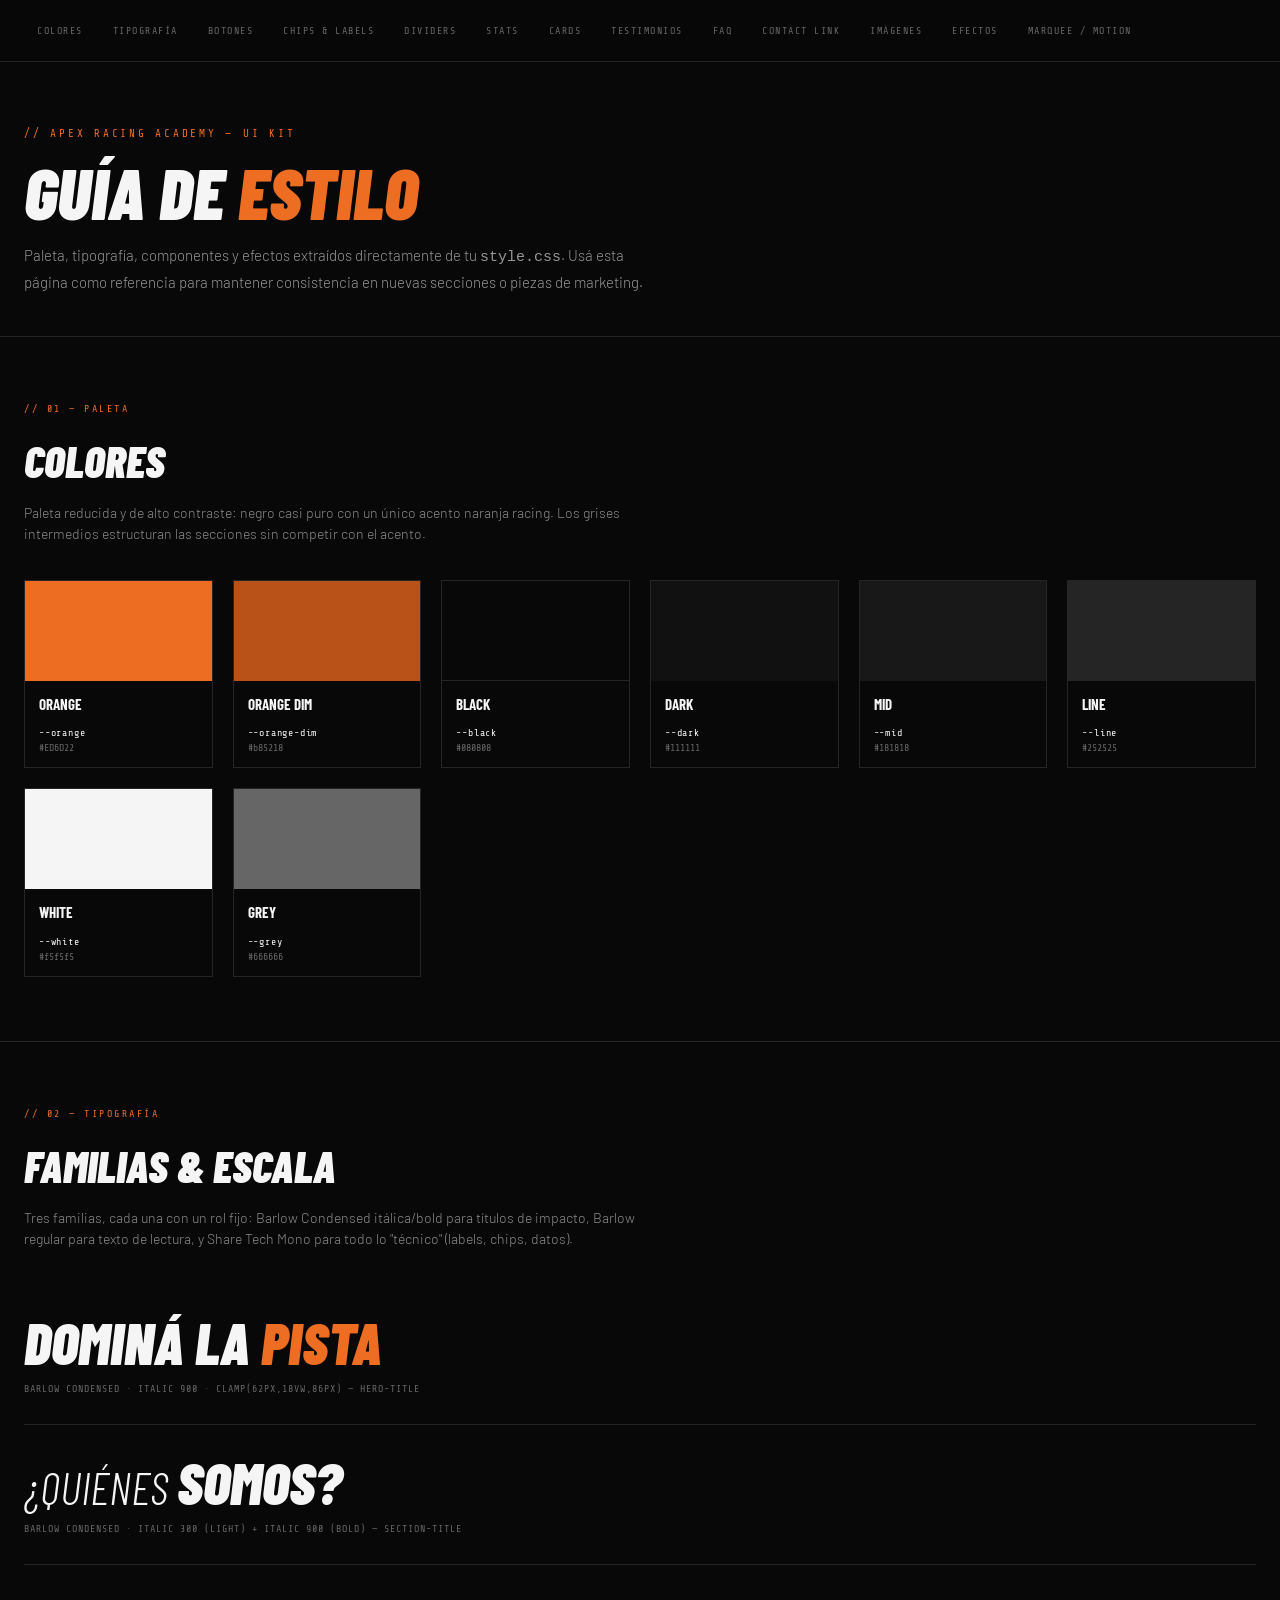
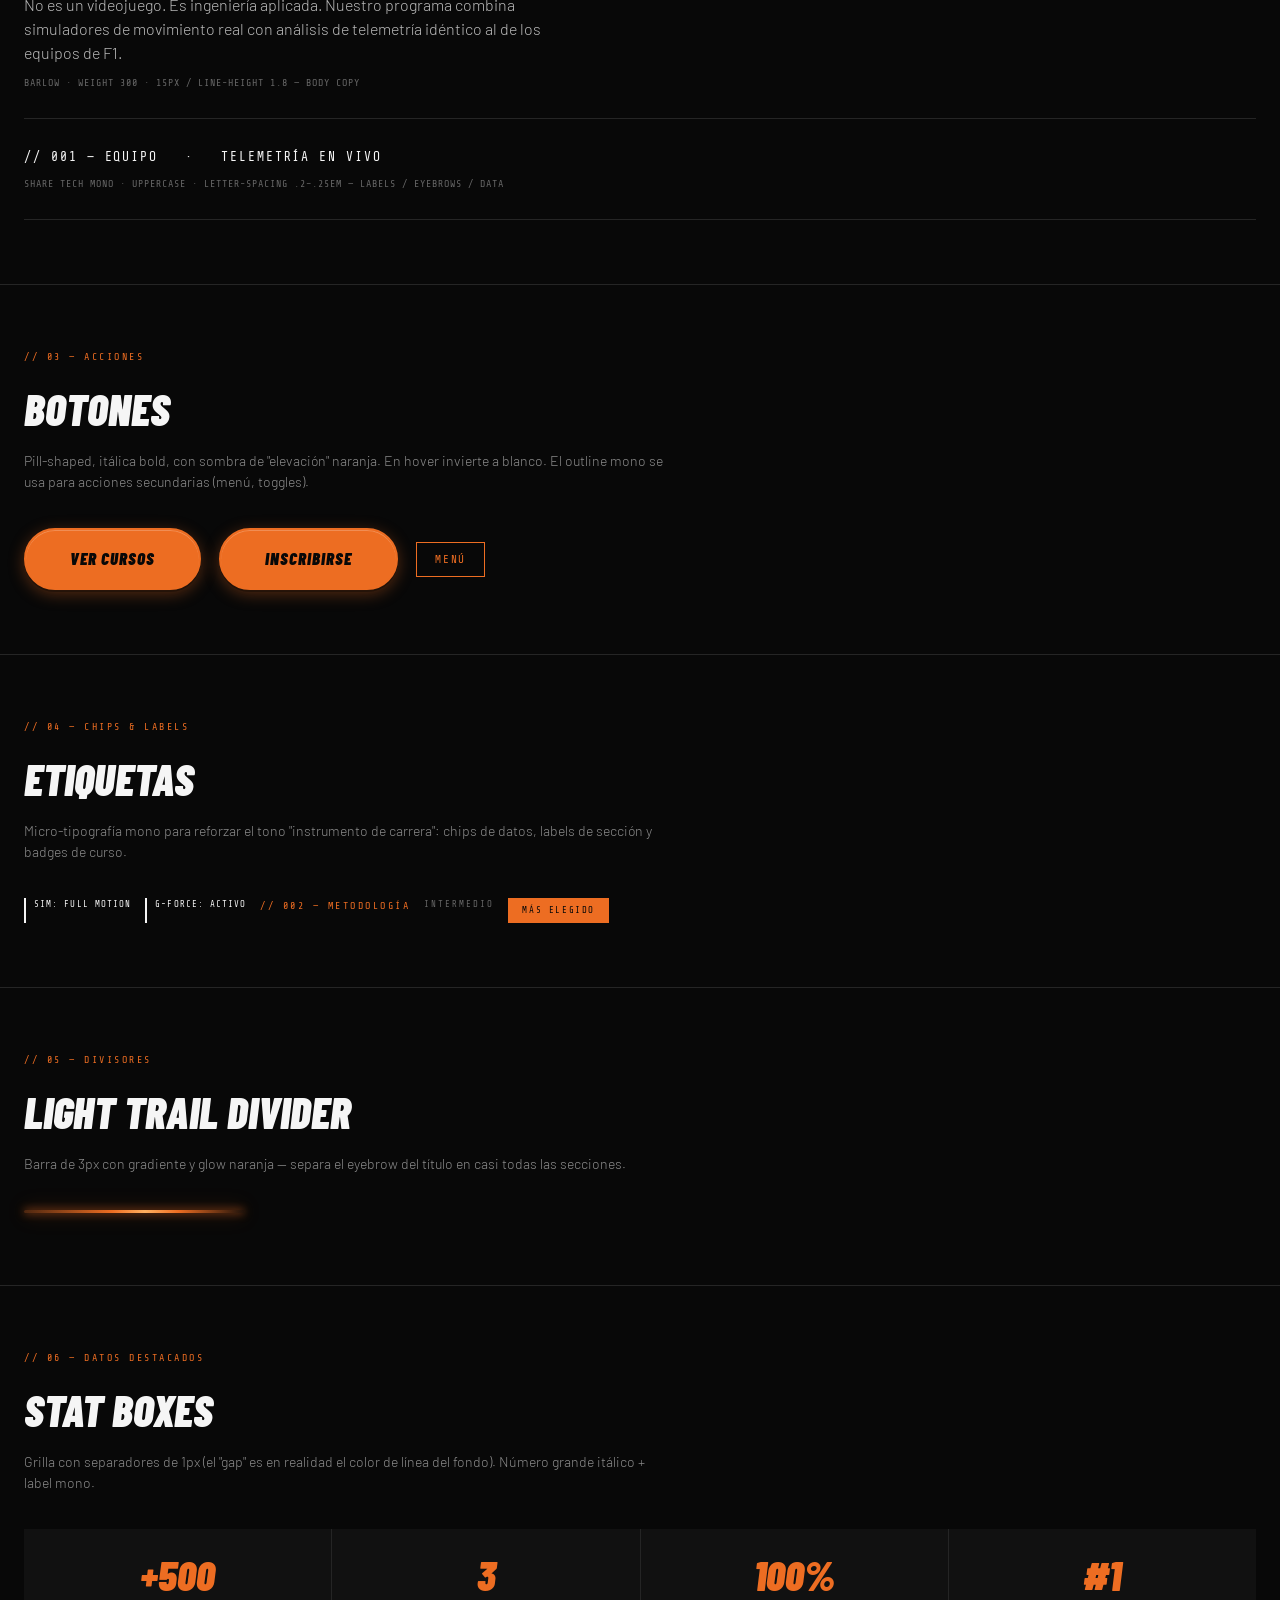
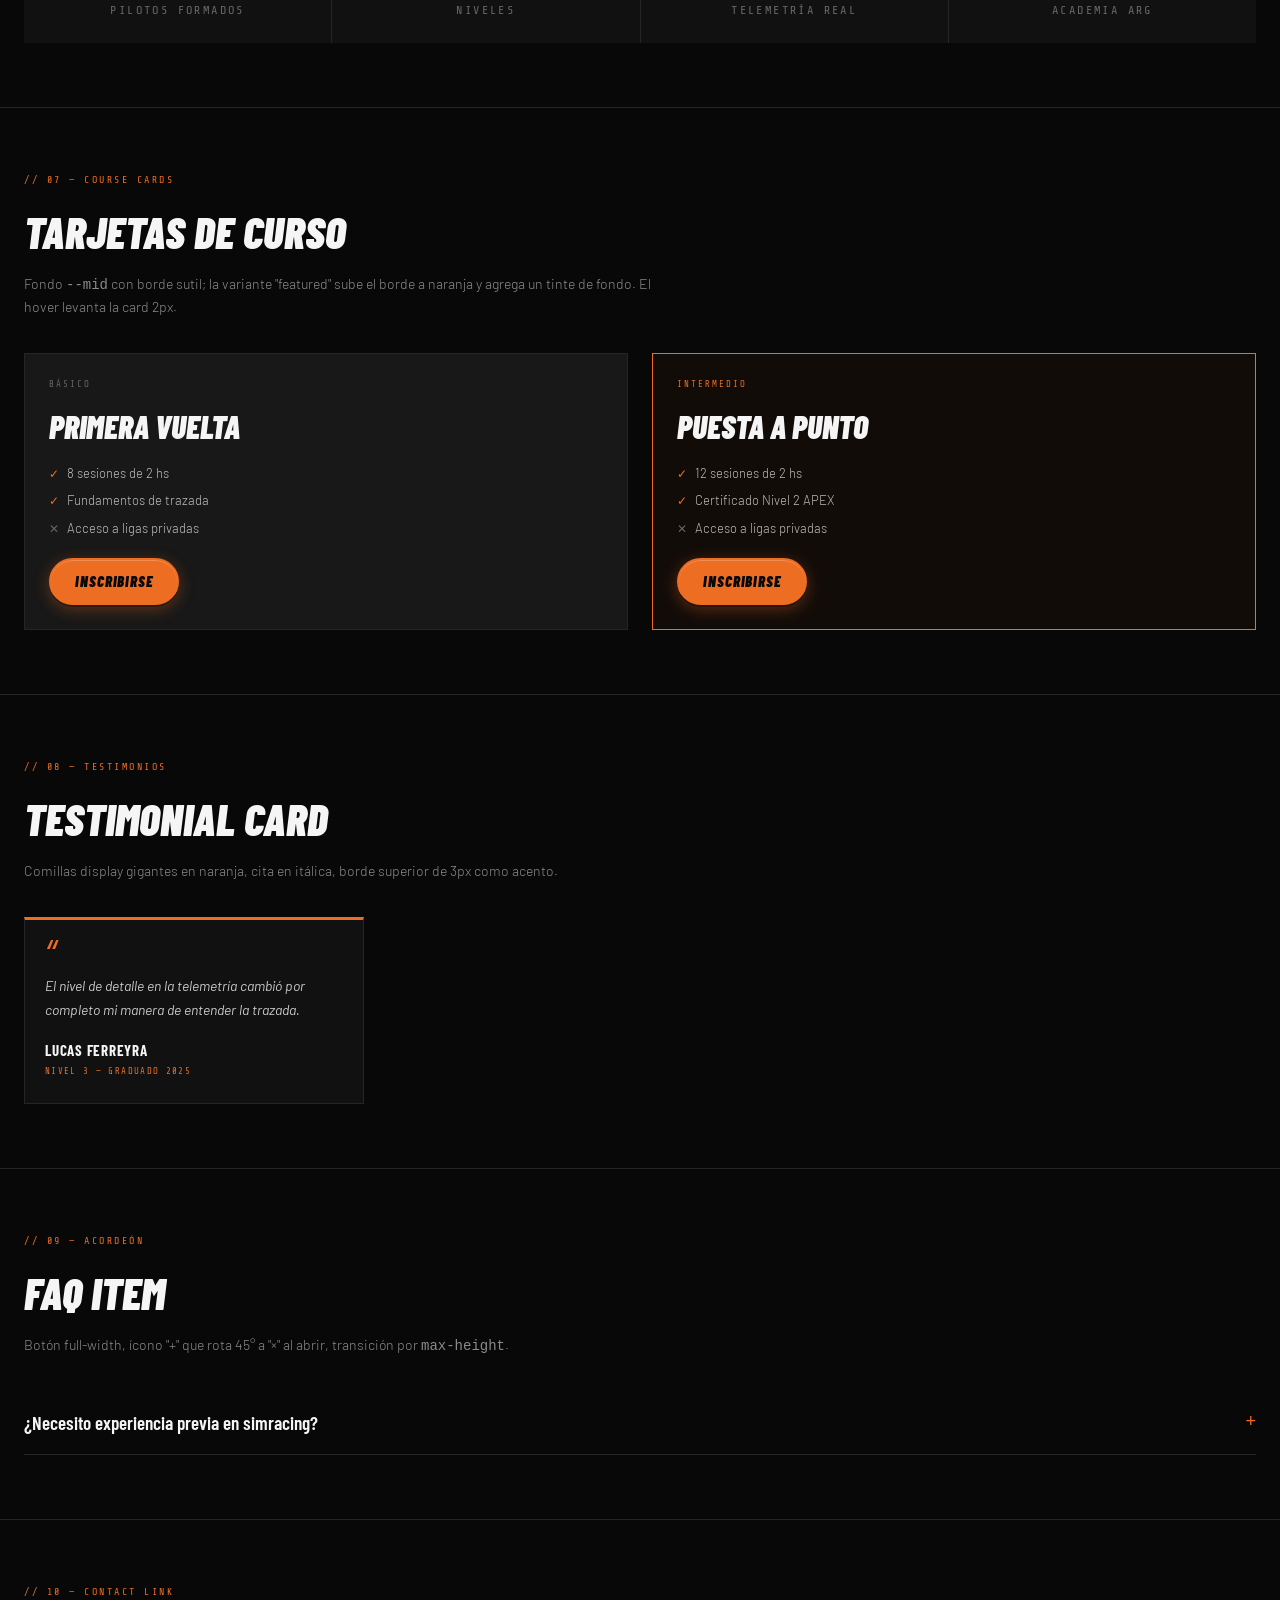
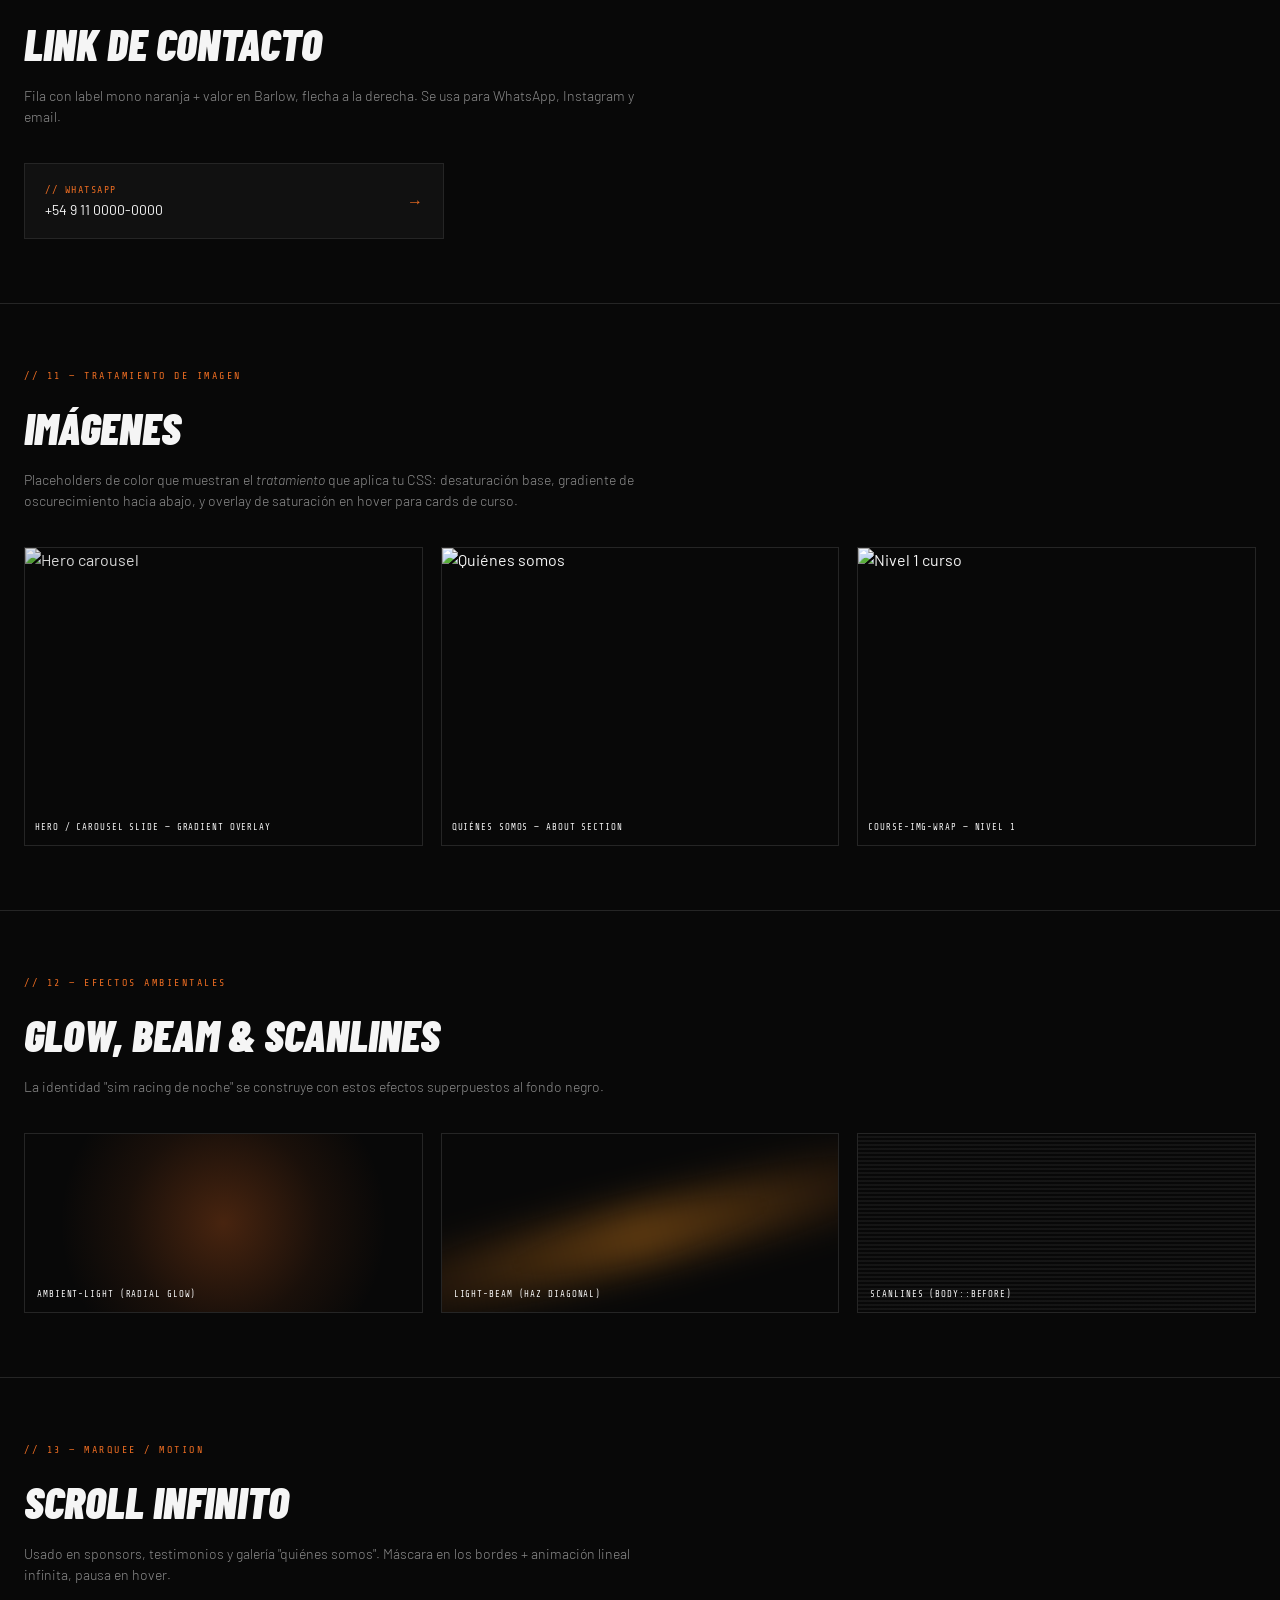
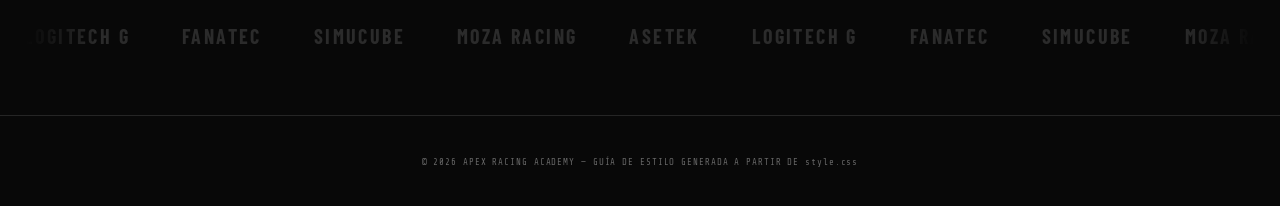
==== biblioteca.html @ b9080c57 "agrego biblioteca y cambios mobile" ====
<!DOCTYPE html>
<html lang="es">
<head>
<meta charset="UTF-8">
<meta name="viewport" content="width=device-width, initial-scale=1.0">
<title>APEX — Guía de Estilo / UI Kit</title>
<link rel="preconnect" href="https://fonts.googleapis.com">
<link rel="preconnect" href="https://fonts.gstatic.com" crossorigin>
<link href="https://fonts.googleapis.com/css2?family=Barlow+Condensed:ital,wght@0,300;0,400;0,700;0,900;1,300;1,700;1,900&family=Barlow:wght@300;400;500&family=Share+Tech+Mono&display=swap" rel="stylesheet">
<style>
  *,*::before,*::after{margin:0;padding:0;box-sizing:border-box;}
  :root{
    --orange:#ED6D22;
    --orange-dim:#b85218;
    --black:#080808;
    --dark:#111111;
    --mid:#181818;
    --line:#252525;
    --white:#f5f5f5;
    --grey:#666;
    --mono:'Share Tech Mono', monospace;
    --display:'Barlow Condensed', sans-serif;
    --body:'Barlow', sans-serif;
  }
  html{scroll-behavior:smooth;}
  body{background:var(--black);color:var(--white);font-family:var(--body);line-height:1.5;}

  /* ── GUIDE SHELL ── */
  .guide-nav{
    position:sticky; top:0; z-index:50;
    display:flex; gap:4px; overflow-x:auto;
    background:rgba(8,8,8,.92); backdrop-filter:blur(18px);
    border-bottom:1px solid var(--line); padding:14px 24px;
  }
  .guide-nav a{
    font-family:var(--mono); font-size:10px; color:var(--grey);
    letter-spacing:.15em; text-transform:uppercase; text-decoration:none;
    white-space:nowrap; padding:8px 12px; border:1px solid transparent; transition:.2s;
  }
  .guide-nav a:hover{color:var(--orange); border-color:var(--line);}

  .guide-header{padding:64px 24px 40px; border-bottom:1px solid var(--line);}
  .guide-eyebrow{font-family:var(--mono); font-size:11px; color:var(--orange); letter-spacing:.25em; text-transform:uppercase; margin-bottom:14px;}
  .guide-title{font-family:var(--display); font-style:italic; font-weight:900; font-size:clamp(40px,8vw,72px); line-height:.95; text-transform:uppercase;}
  .guide-title span{color:var(--orange);}
  .guide-sub{font-family:var(--body); font-weight:300; color:rgba(245,245,245,.6); max-width:620px; margin-top:18px; font-size:15px; line-height:1.7;}

  section.gs{padding:64px 24px; border-bottom:1px solid var(--line); max-width:1280px; margin:0 auto;}
  .gs-label{font-family:var(--mono); font-size:10px; color:var(--orange); letter-spacing:.25em; text-transform:uppercase; margin-bottom:12px;}
  .gs-title{font-family:var(--display); font-style:italic; font-weight:900; font-size:clamp(30px,5vw,44px); text-transform:uppercase; margin-bottom:8px;}
  .gs-desc{font-size:14px; color:rgba(245,245,245,.55); font-weight:300; max-width:640px; margin-bottom:36px;}

  .swatch-label{font-family:var(--mono); font-size:10px; letter-spacing:.08em; margin-top:10px;}
  .swatch-hex{color:var(--grey); font-family:var(--mono); font-size:10px;}

  /* ── COLOR GRID ── */
  .color-grid{display:grid; grid-template-columns:repeat(auto-fill,minmax(160px,1fr)); gap:20px;}
  .swatch{border:1px solid var(--line);}
  .swatch-fill{height:100px;}
  .swatch-info{padding:12px 14px;}
  .swatch-name{font-family:var(--display); font-weight:700; font-size:15px; text-transform:uppercase;}

  /* ── TYPE SPECIMENS ── */
  .type-row{border-bottom:1px solid var(--line); padding:28px 0; display:flex; flex-wrap:wrap; align-items:baseline; justify-content:space-between; gap:16px;}
  .type-meta{font-family:var(--mono); font-size:10px; color:var(--grey); letter-spacing:.1em; text-transform:uppercase;}
  .specimen-display-black{font-family:var(--display); font-style:italic; font-weight:900; font-size:clamp(32px,6vw,58px); text-transform:uppercase; line-height:1;}
  .specimen-display-light{font-family:var(--display); font-style:italic; font-weight:300; font-size:clamp(28px,5vw,46px); text-transform:uppercase; line-height:1;}
  .specimen-body{font-family:var(--body); font-weight:300; font-size:16px; color:rgba(245,245,245,.75); max-width:520px;}
  .specimen-mono{font-family:var(--mono); font-size:13px; letter-spacing:.15em; color:var(--white); text-transform:uppercase;}
  .accent-word{color:var(--orange);}

  /* ── BUTTON SAMPLES ── */
  .btn-primary{
    display:inline-flex; align-items:center; justify-content:center;
    background:var(--orange); color:var(--black);
    font-family:var(--display); font-style:italic; font-weight:900; font-size:17px;
    letter-spacing:.06em; text-transform:uppercase; padding:16px 44px;
    text-decoration:none; border-radius:100px; border:2px solid var(--orange);
    box-shadow:0 2px 0 rgba(0,0,0,.35), 0 4px 16px rgba(237,109,34,.35), inset 0 1px 0 rgba(255,255,255,.22);
    transition:background .18s,color .18s,box-shadow .18s,transform .12s; cursor:pointer;
  }
  .btn-primary:hover{background:#fff;color:var(--black);border-color:#fff;box-shadow:0 2px 0 rgba(0,0,0,.25),0 6px 24px rgba(255,255,255,.2),inset 0 1px 0 rgba(255,255,255,.4);}
  .btn-primary:active{transform:scale(.97) translateY(1px);}
  .btn-outline{
    display:inline-flex; align-items:center; justify-content:center;
    background:none; color:var(--orange); border:1px solid var(--orange);
    font-family:var(--mono); font-size:11px; letter-spacing:.15em; text-transform:uppercase;
    padding:10px 18px; cursor:pointer; transition:background .2s,color .2s;
  }
  .btn-outline:hover{background:var(--orange); color:var(--black);}
  .btn-row{display:flex; flex-wrap:wrap; gap:18px; align-items:center;}

  /* ── CHIPS / TAGS / LABELS ── */
  .chip-row{display:flex; flex-wrap:wrap; gap:14px;}
  .data-chip{font-family:var(--mono); font-size:9px; color:var(--white); letter-spacing:.12em; border-left:2px solid var(--white); padding-left:8px;}
  .section-label-demo{font-family:var(--mono); font-size:10px; color:var(--orange); letter-spacing:.25em; text-transform:uppercase;}
  .course-badge-demo{font-family:var(--mono); font-size:9px; color:var(--grey); letter-spacing:.22em; text-transform:uppercase;}
  .course-popular-tag-demo{display:inline-block; background:var(--orange); color:var(--black); font-family:var(--mono); font-size:9px; letter-spacing:.18em; padding:6px 14px; text-transform:uppercase;}

  /* ── DIVIDER ── */
  .divider-demo{position:relative; width:220px; height:3px; margin:8px 0;}
  .divider-demo::before{
    content:''; position:absolute; inset:0;
    background:linear-gradient(90deg, rgba(237,109,34,.3) 0%, #ED6D22 40%, #ffb060 55%, #ED6D22 70%, rgba(237,109,34,.1) 100%);
    box-shadow:0 0 8px rgba(237,109,34,.8), 0 0 20px rgba(237,109,34,.4); border-radius:2px;
  }

  /* ── STAT BOXES ── */
  .stat-grid{display:grid; grid-template-columns:repeat(auto-fit,minmax(140px,1fr)); gap:1px; background:var(--line);}
  .stat-box{background:var(--dark); padding:24px 16px; text-align:center;}
  .stat-num{font-family:var(--display); font-weight:900; font-style:italic; font-size:42px; color:var(--orange); line-height:1;}
  .stat-label{font-family:var(--mono); font-size:12px; letter-spacing:.2em; color:var(--grey); text-transform:uppercase; margin-top:6px;}

  /* ── CARDS ── */
  .card-grid{display:grid; grid-template-columns:repeat(auto-fit,minmax(260px,1fr)); gap:24px;}
  .demo-card{background:var(--mid); border:1px solid var(--line); padding:24px; transition:border-color .3s, transform .3s;}
  .demo-card:hover{border-color:rgba(237,109,34,.4); transform:translateY(-2px);}
  .demo-card--featured{border-color:var(--orange); background:rgba(237,109,34,.04);}
  .demo-card--featured:hover{border-color:var(--orange); box-shadow:0 0 40px rgba(237,109,34,.18);}
  .demo-card h3{font-family:var(--display); font-style:italic; font-weight:900; font-size:32px; text-transform:uppercase; margin:10px 0 14px;}
  .demo-card p{font-size:14px; font-weight:300; color:rgba(245,245,245,.65); line-height:1.7; margin-bottom:16px;}
  .feat-list{list-style:none; display:flex; flex-direction:column; gap:8px; margin-bottom:20px;}
  .feat-list li{font-size:13px; font-weight:300; color:rgba(245,245,245,.75); display:flex; gap:8px; align-items:flex-start;}
  .feat-check{color:var(--orange); font-size:12px;}
  .feat-cross{color:var(--grey); font-size:12px;}

  .testi-card-demo{background:var(--dark); border:1px solid var(--line); border-top:3px solid var(--orange); padding:24px 20px; max-width:340px;}
  .testi-quote-demo{font-size:14px; line-height:1.75; color:rgba(245,245,245,.8); font-style:italic; margin-bottom:16px;}
  .testi-quote-demo::before{content:'\201C'; font-family:var(--display); font-size:44px; color:var(--orange); line-height:.5; display:block; margin-bottom:8px;}
  .testi-author-demo{font-family:var(--display); font-weight:700; font-size:15px; text-transform:uppercase; letter-spacing:.05em;}
  .testi-role-demo{font-family:var(--mono); font-size:9px; color:var(--orange); letter-spacing:.15em; margin-top:4px;}

  /* ── FAQ / ACCORDION DEMO ── */
  .faq-item-demo{border-bottom:1px solid var(--line);}
  .faq-item-demo:first-child{border-top:1px solid var(--line);}
  .faq-q-demo{width:100%; background:none; border:none; padding:18px 0; display:flex; align-items:flex-start; justify-content:space-between; gap:12px; cursor:pointer; text-align:left; color:var(--white);}
  .faq-q-text-demo{font-family:var(--display); font-weight:600; font-size:19px; line-height:1.3;}
  .faq-icon-demo{color:var(--orange); font-size:18px; flex-shrink:0; transition:transform .3s;}
  .faq-icon-demo.open{transform:rotate(45deg);}
  .faq-a-demo{max-height:0; overflow:hidden; transition:max-height .35s ease;}
  .faq-a-demo.open{max-height:200px;}
  .faq-a-inner-demo{padding:0 0 18px; font-size:14px; font-weight:300; line-height:1.8; color:rgba(245,245,245,.6);}

  /* ── CONTACT LINK DEMO ── */
  .contact-link-demo{display:flex; align-items:center; justify-content:space-between; padding:18px 20px; background:var(--dark); border:1px solid var(--line); text-decoration:none; color:inherit; transition:.25s; max-width:420px;}
  .contact-link-demo:hover{border-color:rgba(237,109,34,.4);}
  .contact-link-label-demo{font-family:var(--mono); font-size:10px; color:var(--orange); letter-spacing:.15em;}
  .contact-link-val-demo{font-family:var(--body); font-size:14px; margin-top:2px;}
  .contact-arrow-demo{color:var(--orange); font-size:16px;}

  /* ── EFFECTS SHOWCASE ── */
  .effect-box{position:relative; height:180px; border:1px solid var(--line); overflow:hidden; display:flex; align-items:center; justify-content:center;}
  .fx-glow{background:radial-gradient(circle at 50% 50%, rgba(237,109,34,.28) 0%, rgba(237,109,34,.08) 45%, transparent 75%);}
  .fx-beam::before{content:''; position:absolute; width:220%; height:60px; left:-60%; top:40%; transform:rotate(-14deg);
    background:linear-gradient(90deg, transparent 0%, rgba(237,109,34,.06) 20%, rgba(255,150,30,.35) 50%, rgba(237,109,34,.06) 80%, transparent 100%);
    filter:blur(18px);}
  .fx-scan{background:repeating-linear-gradient(0deg, transparent, transparent 2px, rgba(255,255,255,.05) 2px, rgba(255,255,255,.05) 4px);}
  .fx-caption{position:absolute; bottom:10px; left:12px; font-family:var(--mono); font-size:9px; color:var(--white); letter-spacing:.1em; text-transform:uppercase;}

  /* ── IMAGE TREATMENT DEMO ── */
  .img-grid{display:grid; grid-template-columns:repeat(auto-fit,minmax(200px,1fr)); gap:18px;}
  .img-demo{aspect-ratio:4/3; position:relative; overflow:hidden; border:1px solid var(--line);}
  .img-demo-fill{position:absolute; inset:0; background:linear-gradient(135deg,#3a2515,#ED6D22 40%,#111 100%);}
  .img-demo.desat .img-demo-fill{filter:saturate(.6);}
  .img-demo.grad::after{content:''; position:absolute; inset:0; background:linear-gradient(180deg, rgba(8,8,8,.08) 0%, rgba(8,8,8,.68) 65%, rgba(8,8,8,.97) 100%);}
  .img-demo-label{position:absolute; bottom:10px; left:10px; font-family:var(--mono); font-size:9px; color:var(--white); letter-spacing:.1em; z-index:2; text-transform:uppercase;}

  /* ── MARQUEE DEMO ── */
  .marquee-wrap{overflow:hidden; width:100%; -webkit-mask-image:linear-gradient(90deg,transparent,#000 6%,#000 94%,transparent); mask-image:linear-gradient(90deg,transparent,#000 6%,#000 94%,transparent);}
  .marquee-track{display:flex; gap:52px; width:max-content; animation:mq 20s linear infinite;}
  .marquee-wrap:hover .marquee-track{animation-play-state:paused;}
  .marquee-track span{font-family:var(--display); font-weight:700; font-size:20px; letter-spacing:.12em; text-transform:uppercase; color:rgba(245,245,245,.15); white-space:nowrap;}
  @keyframes mq{0%{transform:translateX(0);}100%{transform:translateX(-50%);}}

  footer.gs-footer{padding:40px 24px; text-align:center; font-family:var(--mono); font-size:9px; color:var(--grey); letter-spacing:.1em;}
</style>
</head>
<body>

<nav class="guide-nav">
  <a href="#colors">Colores</a>
  <a href="#type">Tipografía</a>
  <a href="#buttons">Botones</a>
  <a href="#chips">Chips &amp; Labels</a>
  <a href="#dividers">Dividers</a>
  <a href="#stats">Stats</a>
  <a href="#cards">Cards</a>
  <a href="#testi">Testimonios</a>
  <a href="#faq">FAQ</a>
  <a href="#contact">Contact Link</a>
  <a href="#images">Imágenes</a>
  <a href="#effects">Efectos</a>
  <a href="#motion">Marquee / Motion</a>
</nav>

<header class="guide-header">
  <div class="guide-eyebrow">// APEX RACING ACADEMY — UI KIT</div>
  <h1 class="guide-title">GUÍA DE <span>ESTILO</span></h1>
  <p class="guide-sub">Paleta, tipografía, componentes y efectos extraídos directamente de tu <code>style.css</code>. Usá esta página como referencia para mantener consistencia en nuevas secciones o piezas de marketing.</p>
</header>

<!-- COLORS -->
<section class="gs" id="colors">
  <div class="gs-label">// 01 — PALETA</div>
  <h2 class="gs-title">Colores</h2>
  <p class="gs-desc">Paleta reducida y de alto contraste: negro casi puro con un único acento naranja racing. Los grises intermedios estructuran las secciones sin competir con el acento.</p>
  <div class="color-grid">
    <div class="swatch">
      <div class="swatch-fill" style="background:#ED6D22"></div>
      <div class="swatch-info"><div class="swatch-name">Orange</div><div class="swatch-label">--orange</div><div class="swatch-hex">#ED6D22</div></div>
    </div>
    <div class="swatch">
      <div class="swatch-fill" style="background:#b85218"></div>
      <div class="swatch-info"><div class="swatch-name">Orange Dim</div><div class="swatch-label">--orange-dim</div><div class="swatch-hex">#b85218</div></div>
    </div>
    <div class="swatch">
      <div class="swatch-fill" style="background:#080808; border-bottom:1px solid var(--line)"></div>
      <div class="swatch-info"><div class="swatch-name">Black</div><div class="swatch-label">--black</div><div class="swatch-hex">#080808</div></div>
    </div>
    <div class="swatch">
      <div class="swatch-fill" style="background:#111111"></div>
      <div class="swatch-info"><div class="swatch-name">Dark</div><div class="swatch-label">--dark</div><div class="swatch-hex">#111111</div></div>
    </div>
    <div class="swatch">
      <div class="swatch-fill" style="background:#181818"></div>
      <div class="swatch-info"><div class="swatch-name">Mid</div><div class="swatch-label">--mid</div><div class="swatch-hex">#181818</div></div>
    </div>
    <div class="swatch">
      <div class="swatch-fill" style="background:#252525"></div>
      <div class="swatch-info"><div class="swatch-name">Line</div><div class="swatch-label">--line</div><div class="swatch-hex">#252525</div></div>
    </div>
    <div class="swatch">
      <div class="swatch-fill" style="background:#f5f5f5"></div>
      <div class="swatch-info"><div class="swatch-name">White</div><div class="swatch-label">--white</div><div class="swatch-hex">#f5f5f5</div></div>
    </div>
    <div class="swatch">
      <div class="swatch-fill" style="background:#666"></div>
      <div class="swatch-info"><div class="swatch-name">Grey</div><div class="swatch-label">--grey</div><div class="swatch-hex">#666666</div></div>
    </div>
  </div>
</section>

<!-- TYPE -->
<section class="gs" id="type">
  <div class="gs-label">// 02 — TIPOGRAFÍA</div>
  <h2 class="gs-title">Familias &amp; Escala</h2>
  <p class="gs-desc">Tres familias, cada una con un rol fijo: Barlow Condensed itálica/bold para títulos de impacto, Barlow regular para texto de lectura, y Share Tech Mono para todo lo "técnico" (labels, chips, datos).</p>

  <div class="type-row">
    <div>
      <div class="specimen-display-black">Dominá la <span class="accent-word">pista</span></div>
      <div class="type-meta" style="margin-top:10px;">Barlow Condensed · italic 900 · clamp(62px,18vw,86px) — hero-title</div>
    </div>
  </div>
  <div class="type-row">
    <div>
      <div><span class="specimen-display-light">¿Quiénes&nbsp;</span><span class="specimen-display-black">somos?</span></div>
      <div class="type-meta" style="margin-top:10px;">Barlow Condensed · italic 300 (light) + italic 900 (bold) — section-title</div>
    </div>
  </div>
  <div class="type-row">
    <div>
      <div class="specimen-body">No es un videojuego. Es ingeniería aplicada. Nuestro programa combina simuladores de movimiento real con análisis de telemetría idéntico al de los equipos de F1.</div>
      <div class="type-meta" style="margin-top:10px;">Barlow · weight 300 · 15px / line-height 1.8 — body copy</div>
    </div>
  </div>
  <div class="type-row">
    <div>
      <div class="specimen-mono">// 001 — Equipo &nbsp;&nbsp;·&nbsp;&nbsp; Telemetría en vivo</div>
      <div class="type-meta" style="margin-top:10px;">Share Tech Mono · uppercase · letter-spacing .2–.25em — labels / eyebrows / data</div>
    </div>
  </div>
</section>

<!-- BUTTONS -->
<section class="gs" id="buttons">
  <div class="gs-label">// 03 — ACCIONES</div>
  <h2 class="gs-title">Botones</h2>
  <p class="gs-desc">Pill-shaped, itálica bold, con sombra de "elevación" naranja. En hover invierte a blanco. El outline mono se usa para acciones secundarias (menú, toggles).</p>
  <div class="btn-row">
    <a href="#" class="btn-primary">VER CURSOS</a>
    <a href="#" class="btn-primary">INSCRIBIRSE</a>
    <button class="btn-outline">MENÚ</button>
  </div>
</section>

<!-- CHIPS -->
<section class="gs" id="chips">
  <div class="gs-label">// 04 — CHIPS &amp; LABELS</div>
  <h2 class="gs-title">Etiquetas</h2>
  <p class="gs-desc">Micro-tipografía mono para reforzar el tono "instrumento de carrera": chips de datos, labels de sección y badges de curso.</p>
  <div class="chip-row">
    <div class="data-chip">SIM: FULL MOTION</div>
    <div class="data-chip">G-FORCE: ACTIVO</div>
    <div class="section-label-demo">// 002 — METODOLOGÍA</div>
    <div class="course-badge-demo">INTERMEDIO</div>
    <div class="course-popular-tag-demo">MÁS ELEGIDO</div>
  </div>
</section>

<!-- DIVIDERS -->
<section class="gs" id="dividers">
  <div class="gs-label">// 05 — DIVISORES</div>
  <h2 class="gs-title">Light Trail Divider</h2>
  <p class="gs-desc">Barra de 3px con gradiente y glow naranja — separa el eyebrow del título en casi todas las secciones.</p>
  <div class="divider-demo"></div>
</section>

<!-- STATS -->
<section class="gs" id="stats">
  <div class="gs-label">// 06 — DATOS DESTACADOS</div>
  <h2 class="gs-title">Stat Boxes</h2>
  <p class="gs-desc">Grilla con separadores de 1px (el "gap" es en realidad el color de línea del fondo). Número grande itálico + label mono.</p>
  <div class="stat-grid">
    <div class="stat-box"><div class="stat-num">+500</div><div class="stat-label">pilotos formados</div></div>
    <div class="stat-box"><div class="stat-num">3</div><div class="stat-label">niveles</div></div>
    <div class="stat-box"><div class="stat-num">100%</div><div class="stat-label">telemetría real</div></div>
    <div class="stat-box"><div class="stat-num">#1</div><div class="stat-label">academia ARG</div></div>
  </div>
</section>

<!-- CARDS -->
<section class="gs" id="cards">
  <div class="gs-label">// 07 — COURSE CARDS</div>
  <h2 class="gs-title">Tarjetas de curso</h2>
  <p class="gs-desc">Fondo <code>--mid</code> con borde sutil; la variante "featured" sube el borde a naranja y agrega un tinte de fondo. El hover levanta la card 2px.</p>
  <div class="card-grid">
    <div class="demo-card">
      <div class="course-badge-demo">BÁSICO</div>
      <h3>PRIMERA VUELTA</h3>
      <ul class="feat-list">
        <li><span class="feat-check">✓</span>8 sesiones de 2 hs</li>
        <li><span class="feat-check">✓</span>Fundamentos de trazada</li>
        <li><span class="feat-cross">✕</span>Acceso a ligas privadas</li>
      </ul>
      <a href="#" class="btn-primary" style="font-size:15px; padding:10px 24px;">INSCRIBIRSE</a>
    </div>
    <div class="demo-card demo-card--featured">
      <div class="course-badge-demo" style="color:var(--orange)">INTERMEDIO</div>
      <h3>PUESTA A PUNTO</h3>
      <ul class="feat-list">
        <li><span class="feat-check">✓</span>12 sesiones de 2 hs</li>
        <li><span class="feat-check">✓</span>Certificado Nivel 2 APEX</li>
        <li><span class="feat-cross">✕</span>Acceso a ligas privadas</li>
      </ul>
      <a href="#" class="btn-primary" style="font-size:15px; padding:10px 24px;">INSCRIBIRSE</a>
    </div>
  </div>
</section>

<!-- TESTIMONIALS -->
<section class="gs" id="testi">
  <div class="gs-label">// 08 — TESTIMONIOS</div>
  <h2 class="gs-title">Testimonial Card</h2>
  <p class="gs-desc">Comillas display gigantes en naranja, cita en itálica, borde superior de 3px como acento.</p>
  <div class="testi-card-demo">
    <div class="testi-quote-demo">El nivel de detalle en la telemetría cambió por completo mi manera de entender la trazada.</div>
    <div class="testi-author-demo">Lucas Ferreyra</div>
    <div class="testi-role-demo">NIVEL 3 — GRADUADO 2025</div>
  </div>
</section>

<!-- FAQ -->
<section class="gs" id="faq">
  <div class="gs-label">// 09 — ACORDEÓN</div>
  <h2 class="gs-title">FAQ Item</h2>
  <p class="gs-desc">Botón full-width, ícono "+" que rota 45° a "×" al abrir, transición por <code>max-height</code>.</p>
  <div class="faq-item-demo">
    <button class="faq-q-demo" onclick="this.nextElementSibling.classList.toggle('open'); this.querySelector('.faq-icon-demo').classList.toggle('open')">
      <span class="faq-q-text-demo">¿Necesito experiencia previa en simracing?</span>
      <span class="faq-icon-demo">+</span>
    </button>
    <div class="faq-a-demo">
      <div class="faq-a-inner-demo">No. El Nivel 1 está diseñado para que alguien que nunca tocó un simulador pueda arrancar con una base sólida.</div>
    </div>
  </div>
</section>

<!-- CONTACT LINK -->
<section class="gs" id="contact">
  <div class="gs-label">// 10 — CONTACT LINK</div>
  <h2 class="gs-title">Link de contacto</h2>
  <p class="gs-desc">Fila con label mono naranja + valor en Barlow, flecha a la derecha. Se usa para WhatsApp, Instagram y email.</p>
  <a href="#" class="contact-link-demo">
    <div>
      <div class="contact-link-label-demo">// WHATSAPP</div>
      <div class="contact-link-val-demo">+54 9 11 0000-0000</div>
    </div>
    <div class="contact-arrow-demo">→</div>
  </a>
</section>

<!-- IMAGES -->
<section class="gs" id="images">
  <div class="gs-label">// 11 — TRATAMIENTO DE IMAGEN</div>
  <h2 class="gs-title">Imágenes</h2>
  <p class="gs-desc">Placeholders de color que muestran el <em>tratamiento</em> que aplica tu CSS: desaturación base, gradiente de oscurecimiento hacia abajo, y overlay de saturación en hover para cards de curso.</p>
  <div class="img-grid">
    <div class="img-demo grad">
      <img src="carrusel-1.jpg" alt="Hero carousel" style="position:absolute;inset:0;width:100%;height:100%;object-fit:cover;">
      <div class="img-demo-label">hero / carousel slide — gradient overlay</div>
    </div>
    <div class="img-demo">
      <img src="about4.jpg" alt="Quiénes somos" style="position:absolute;inset:0;width:100%;height:100%;object-fit:cover;">
      <div class="img-demo-label">quiénes somos — about section</div>
    </div>
    <div class="img-demo">
      <img src="nivel-1.png" alt="Nivel 1 curso" style="position:absolute;inset:0;width:100%;height:100%;object-fit:cover;object-position:top;">
      <div class="img-demo-label">course-img-wrap — nivel 1</div>
    </div>
  </div>
</section>

<!-- EFFECTS -->
<section class="gs" id="effects">
  <div class="gs-label">// 12 — EFECTOS AMBIENTALES</div>
  <h2 class="gs-title">Glow, Beam &amp; Scanlines</h2>
  <p class="gs-desc">La identidad "sim racing de noche" se construye con estos efectos superpuestos al fondo negro.</p>
  <div class="img-grid">
    <div class="effect-box fx-glow"><span class="fx-caption">ambient-light (radial glow)</span></div>
    <div class="effect-box fx-beam"><span class="fx-caption">light-beam (haz diagonal)</span></div>
    <div class="effect-box fx-scan"><span class="fx-caption">scanlines (body::before)</span></div>

  </div>
</section>

<!-- MOTION -->
<section class="gs" id="motion">
  <div class="gs-label">// 13 — MARQUEE / MOTION</div>
  <h2 class="gs-title">Scroll infinito</h2>
  <p class="gs-desc">Usado en sponsors, testimonios y galería "quiénes somos". Máscara en los bordes + animación lineal infinita, pausa en hover.</p>
  <div class="marquee-wrap">
    <div class="marquee-track">
      <span>LOGITECH G</span><span>FANATEC</span><span>SIMUCUBE</span><span>MOZA RACING</span><span>ASETEK</span>
      <span>LOGITECH G</span><span>FANATEC</span><span>SIMUCUBE</span><span>MOZA RACING</span><span>ASETEK</span>
    </div>
  </div>
</section>



<footer class="gs-footer">© 2026 APEX RACING ACADEMY — GUÍA DE ESTILO GENERADA A PARTIR DE style.css</footer>

</body>
</html>
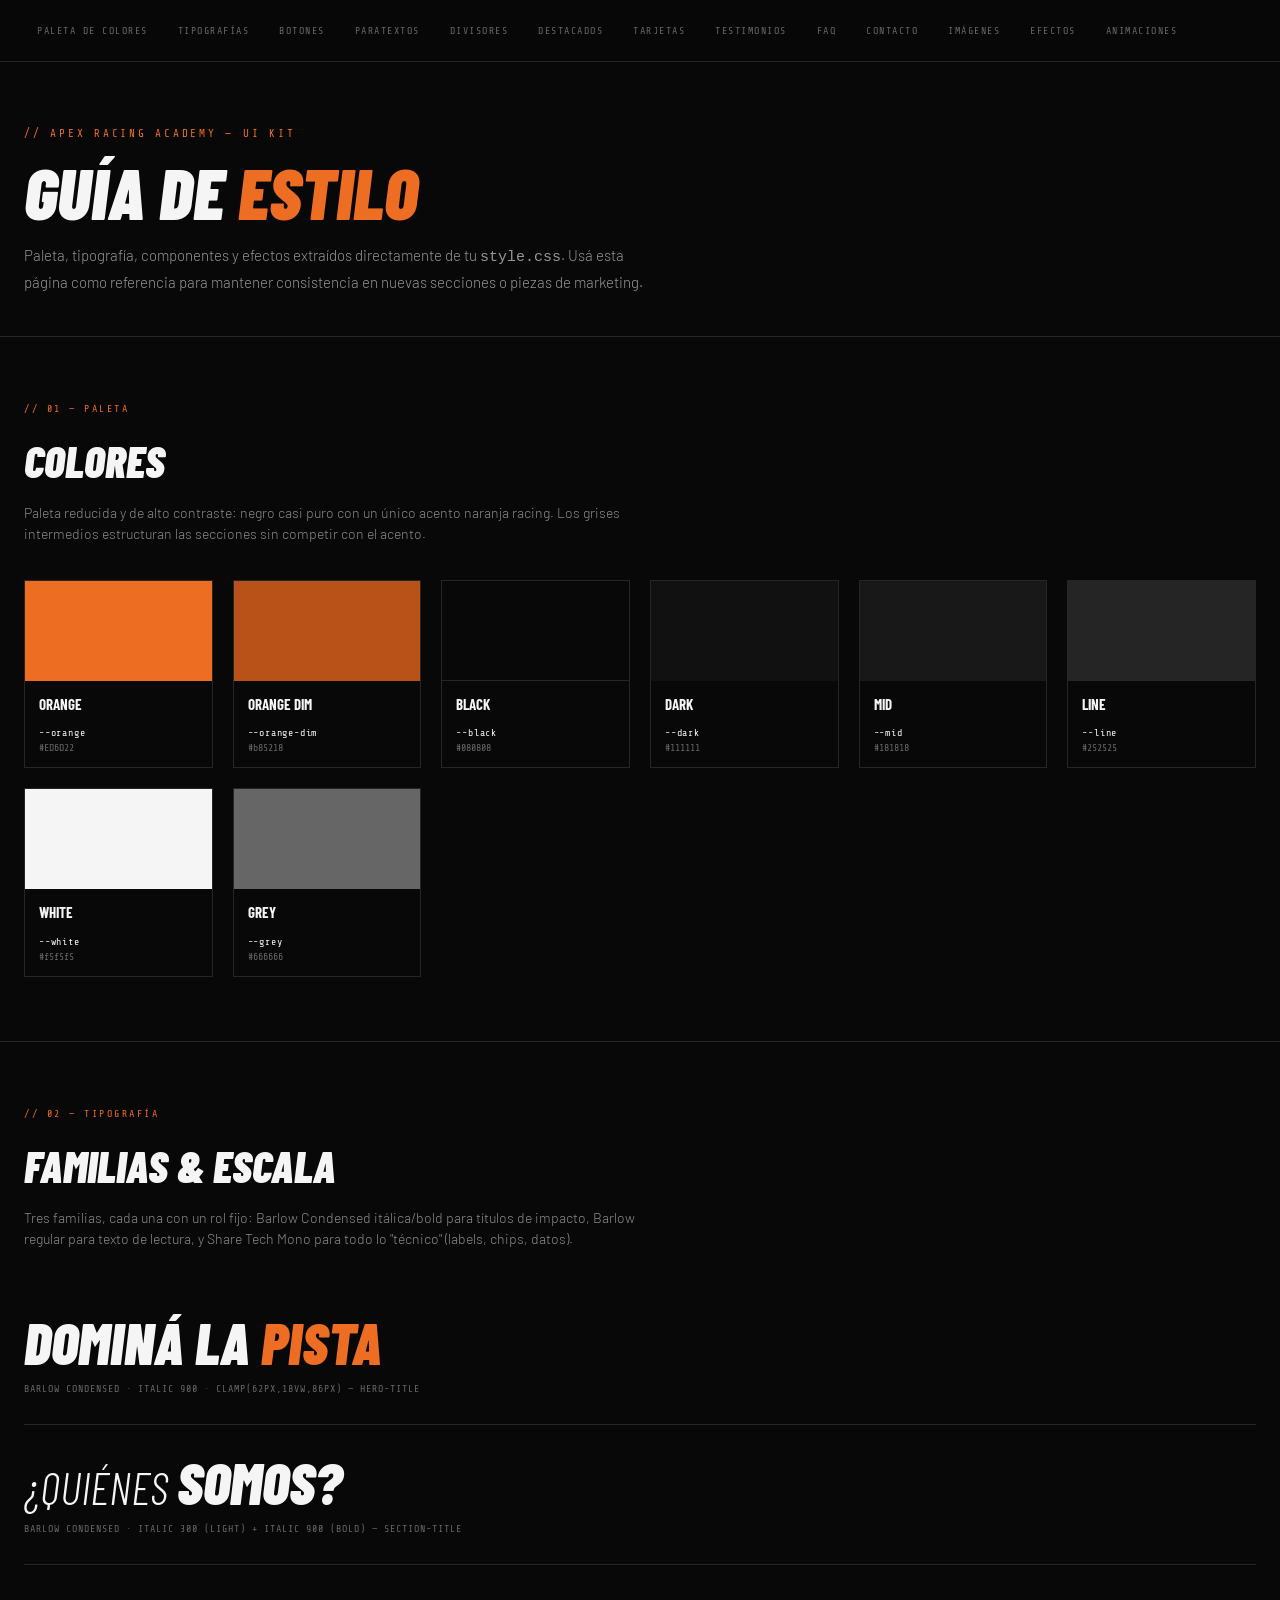
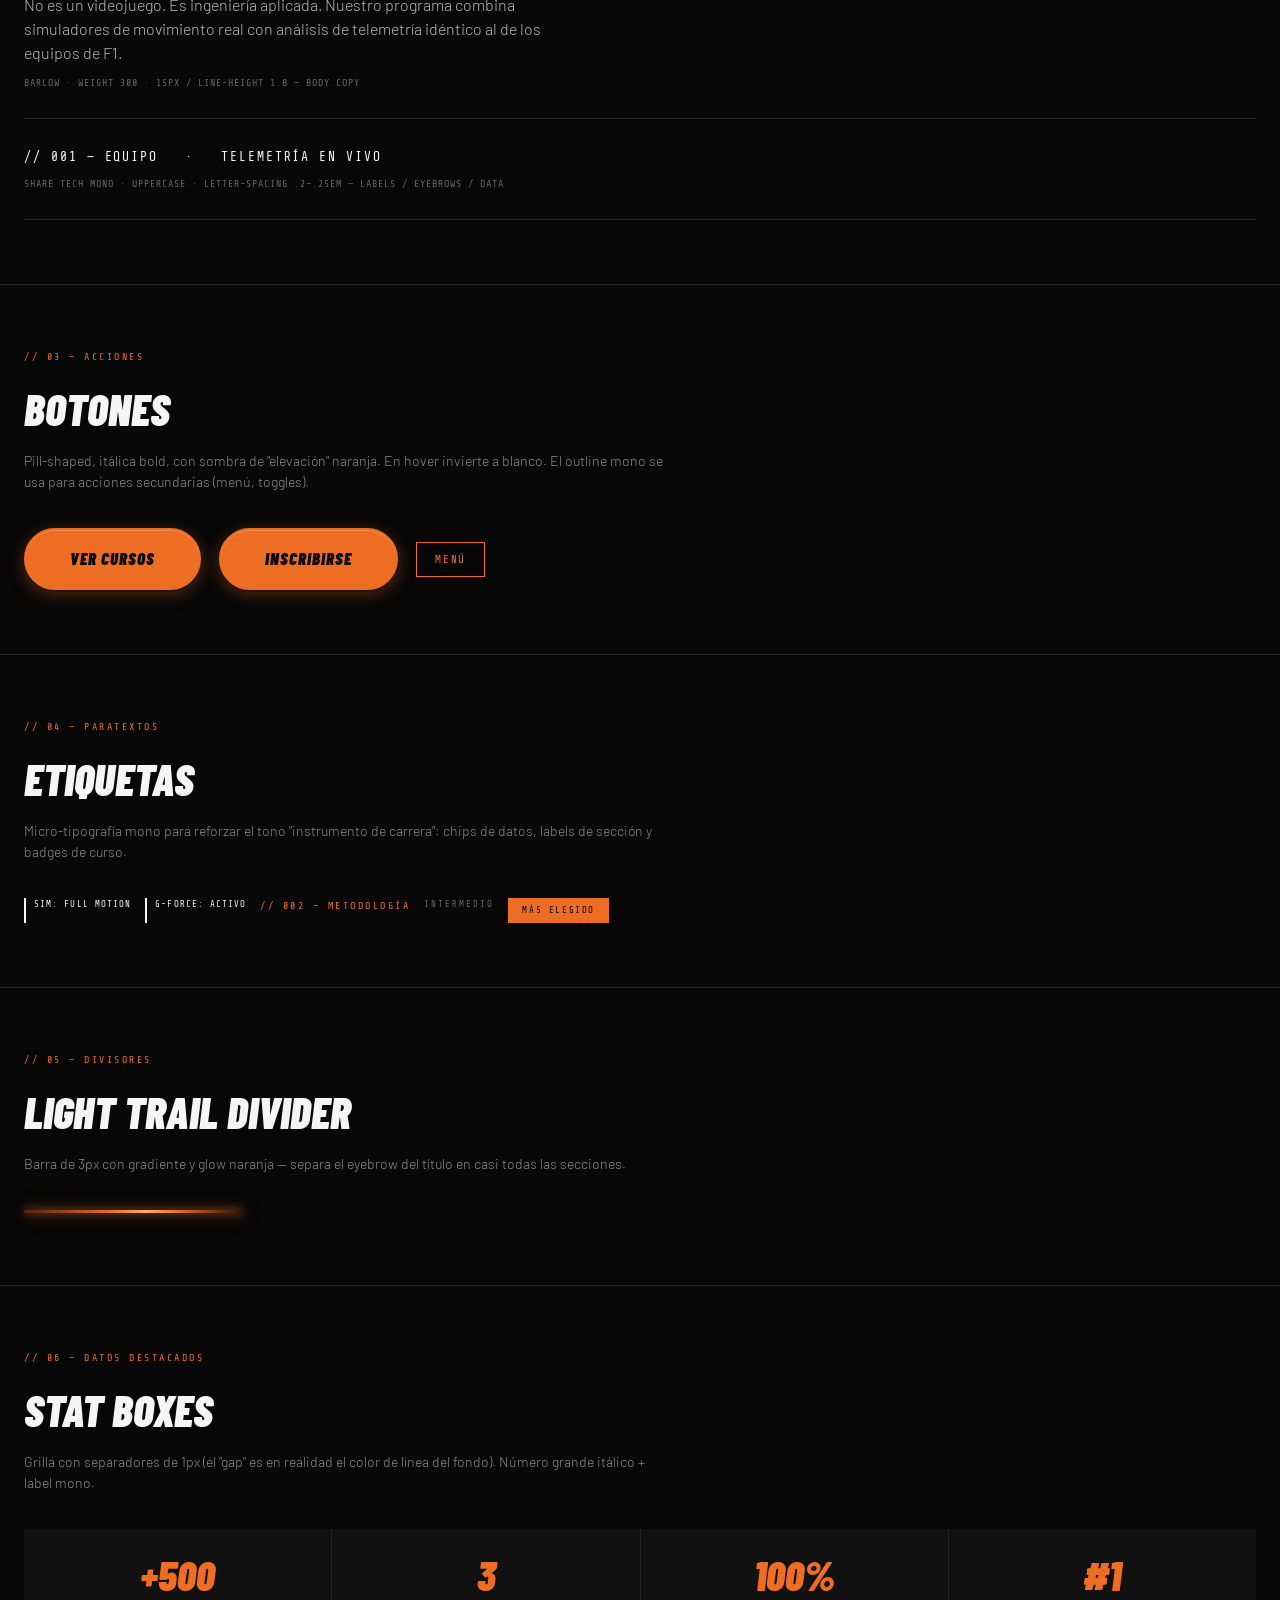
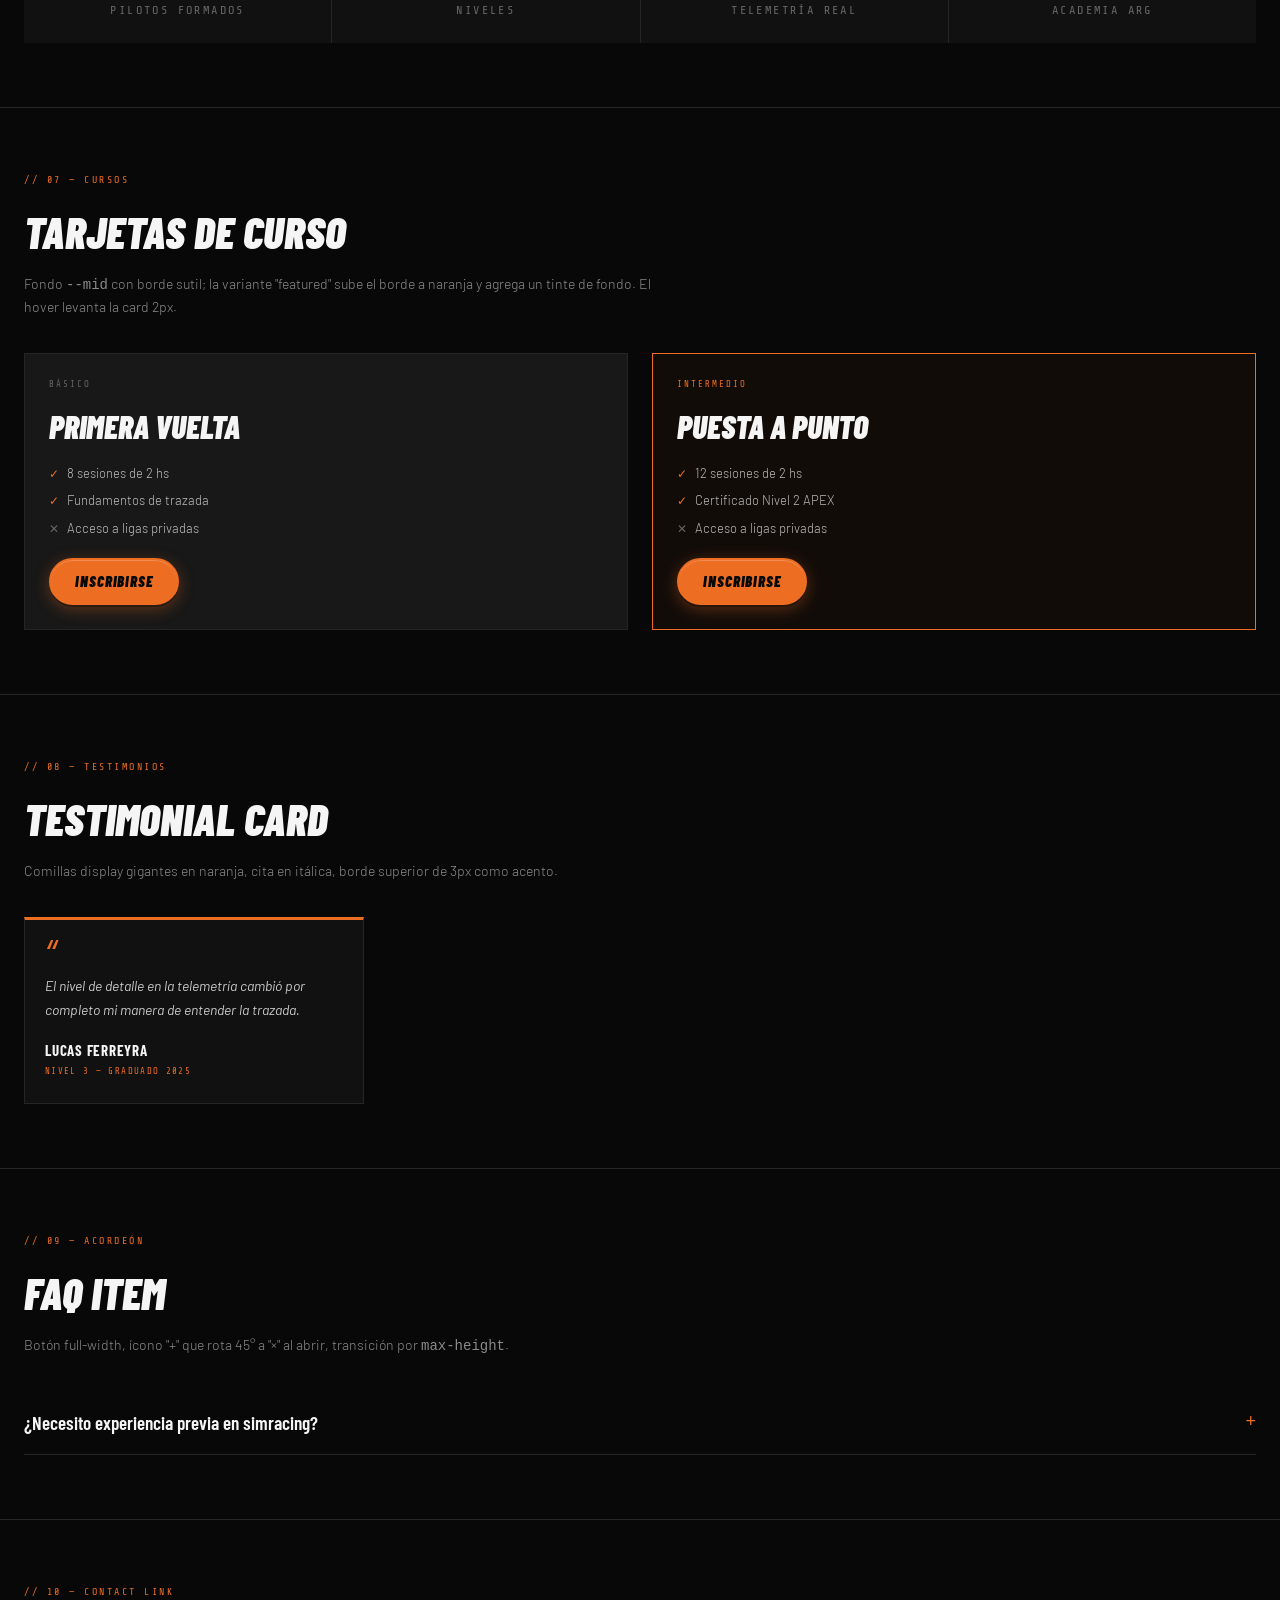
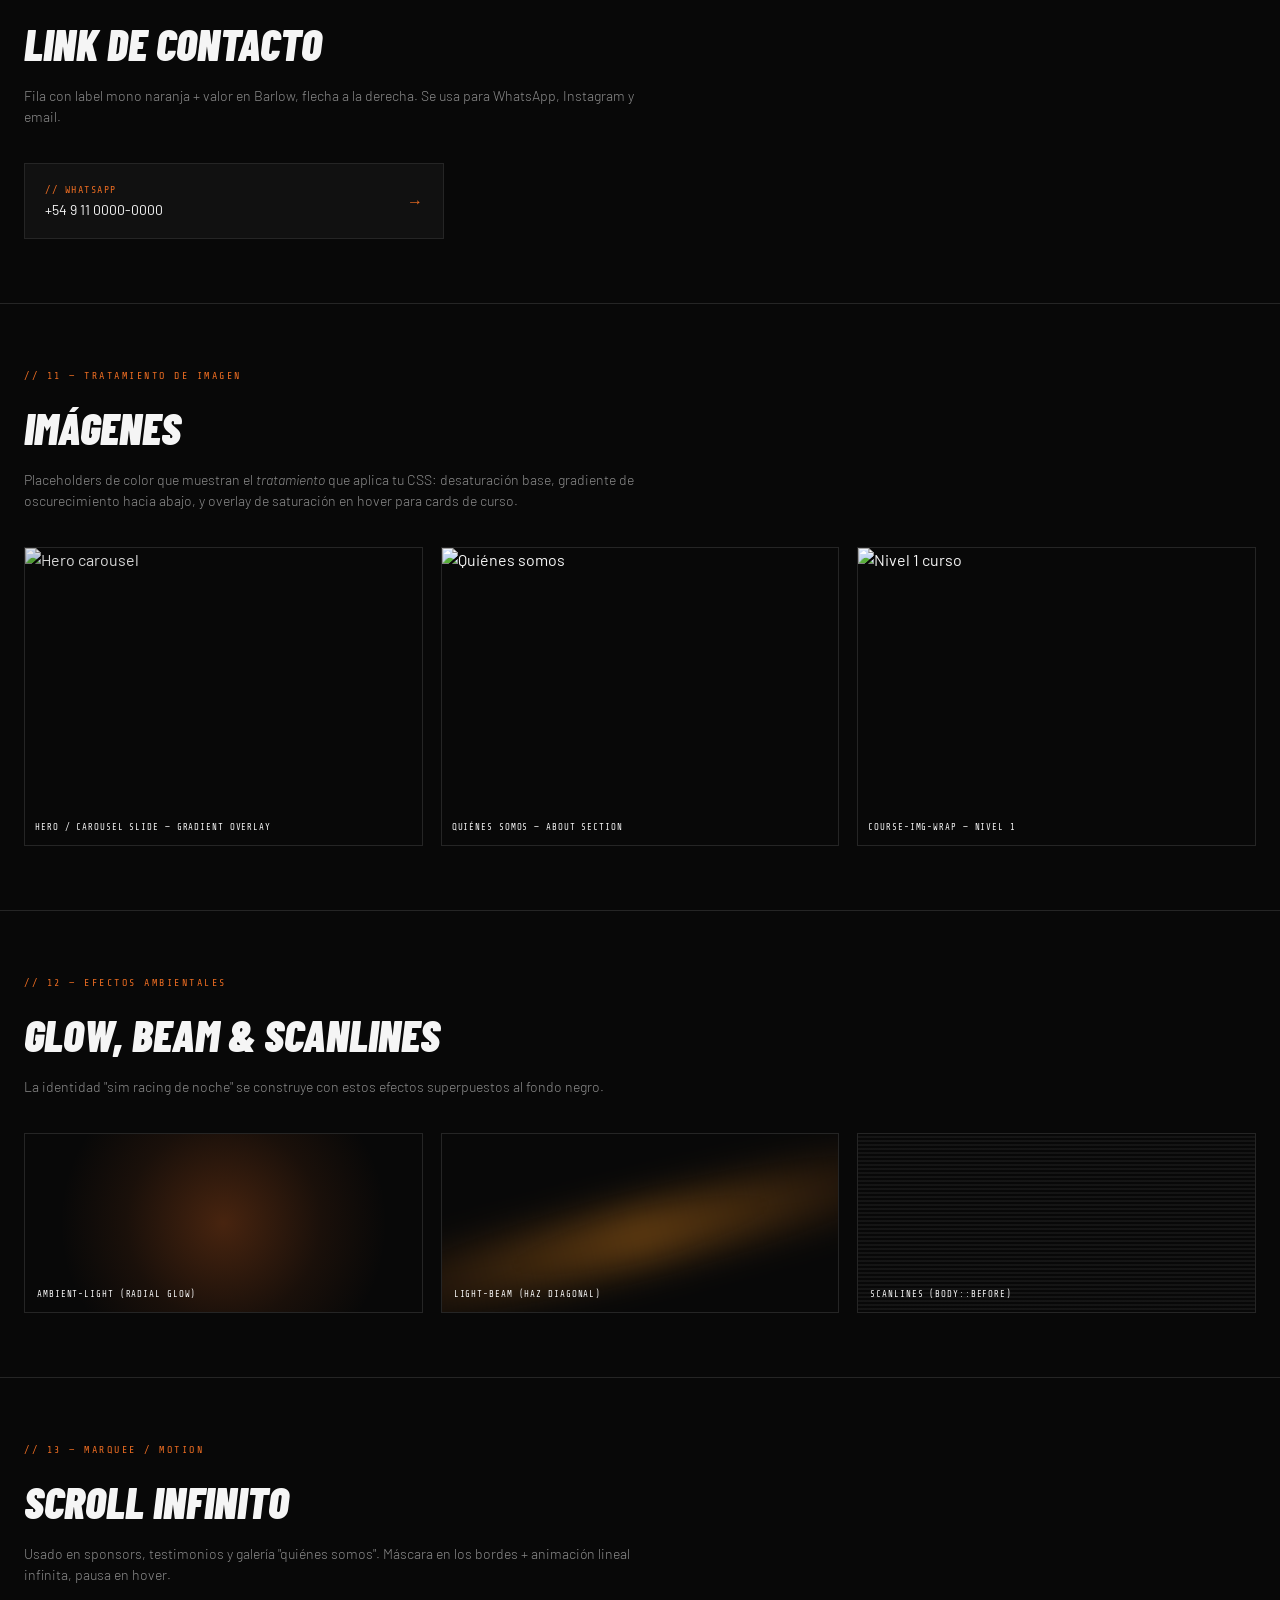
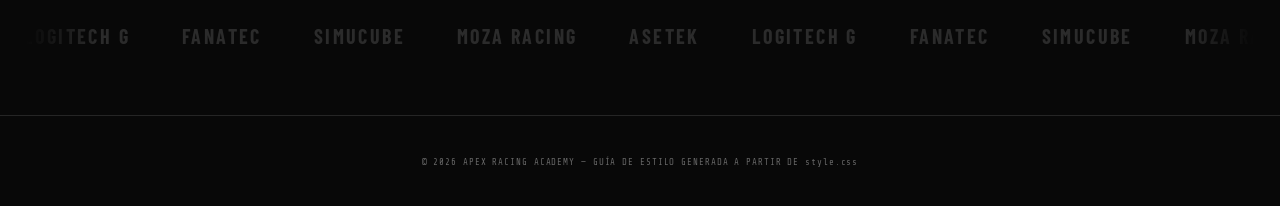
==== commit 0bacf8e8: "nombres biblio" ====
--- a/biblioteca.html
+++ b/biblioteca.html
@@ -178,19 +178,19 @@
 <body>
 
 <nav class="guide-nav">
-  <a href="#colors">Colores</a>
-  <a href="#type">Tipografía</a>
+  <a href="#colors">Paleta de colores</a>
+  <a href="#type">Tipografías</a>
   <a href="#buttons">Botones</a>
-  <a href="#chips">Chips &amp; Labels</a>
-  <a href="#dividers">Dividers</a>
-  <a href="#stats">Stats</a>
-  <a href="#cards">Cards</a>
+  <a href="#chips">Paratextos</a>
+  <a href="#dividers">Divisores</a>
+  <a href="#stats">Destacados</a>
+  <a href="#cards">Tarjetas</a>
   <a href="#testi">Testimonios</a>
   <a href="#faq">FAQ</a>
-  <a href="#contact">Contact Link</a>
+  <a href="#contact">Contacto</a>
   <a href="#images">Imágenes</a>
   <a href="#effects">Efectos</a>
-  <a href="#motion">Marquee / Motion</a>
+  <a href="#motion">Animaciones</a>
 </nav>
 
 <header class="guide-header">
@@ -286,7 +286,7 @@
 
 <!-- CHIPS -->
 <section class="gs" id="chips">
-  <div class="gs-label">// 04 — CHIPS &amp; LABELS</div>
+  <div class="gs-label">// 04 — PARATEXTOS</div>
   <h2 class="gs-title">Etiquetas</h2>
   <p class="gs-desc">Micro-tipografía mono para reforzar el tono "instrumento de carrera": chips de datos, labels de sección y badges de curso.</p>
   <div class="chip-row">
@@ -321,7 +321,7 @@
 
 <!-- CARDS -->
 <section class="gs" id="cards">
-  <div class="gs-label">// 07 — COURSE CARDS</div>
+  <div class="gs-label">// 07 — CURSOS</div>
   <h2 class="gs-title">Tarjetas de curso</h2>
   <p class="gs-desc">Fondo <code>--mid</code> con borde sutil; la variante "featured" sube el borde a naranja y agrega un tinte de fondo. El hover levanta la card 2px.</p>
   <div class="card-grid">
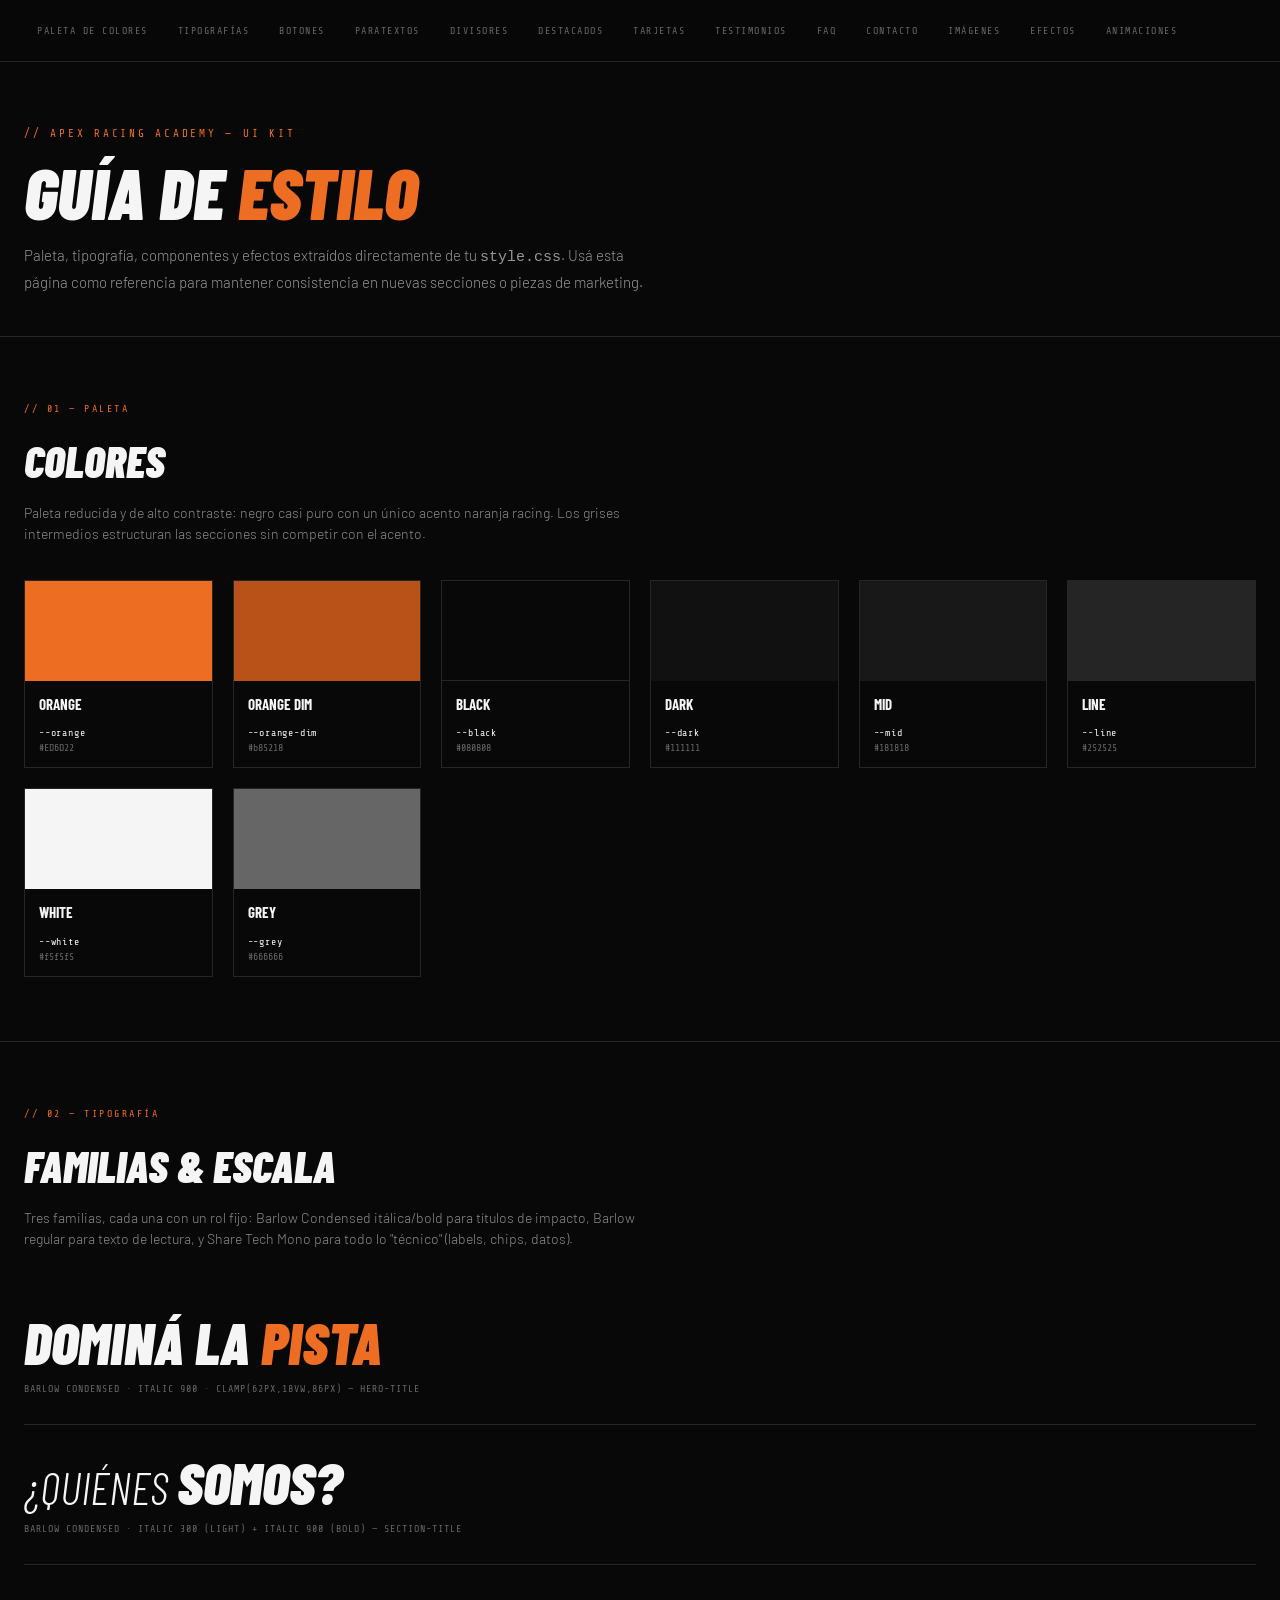
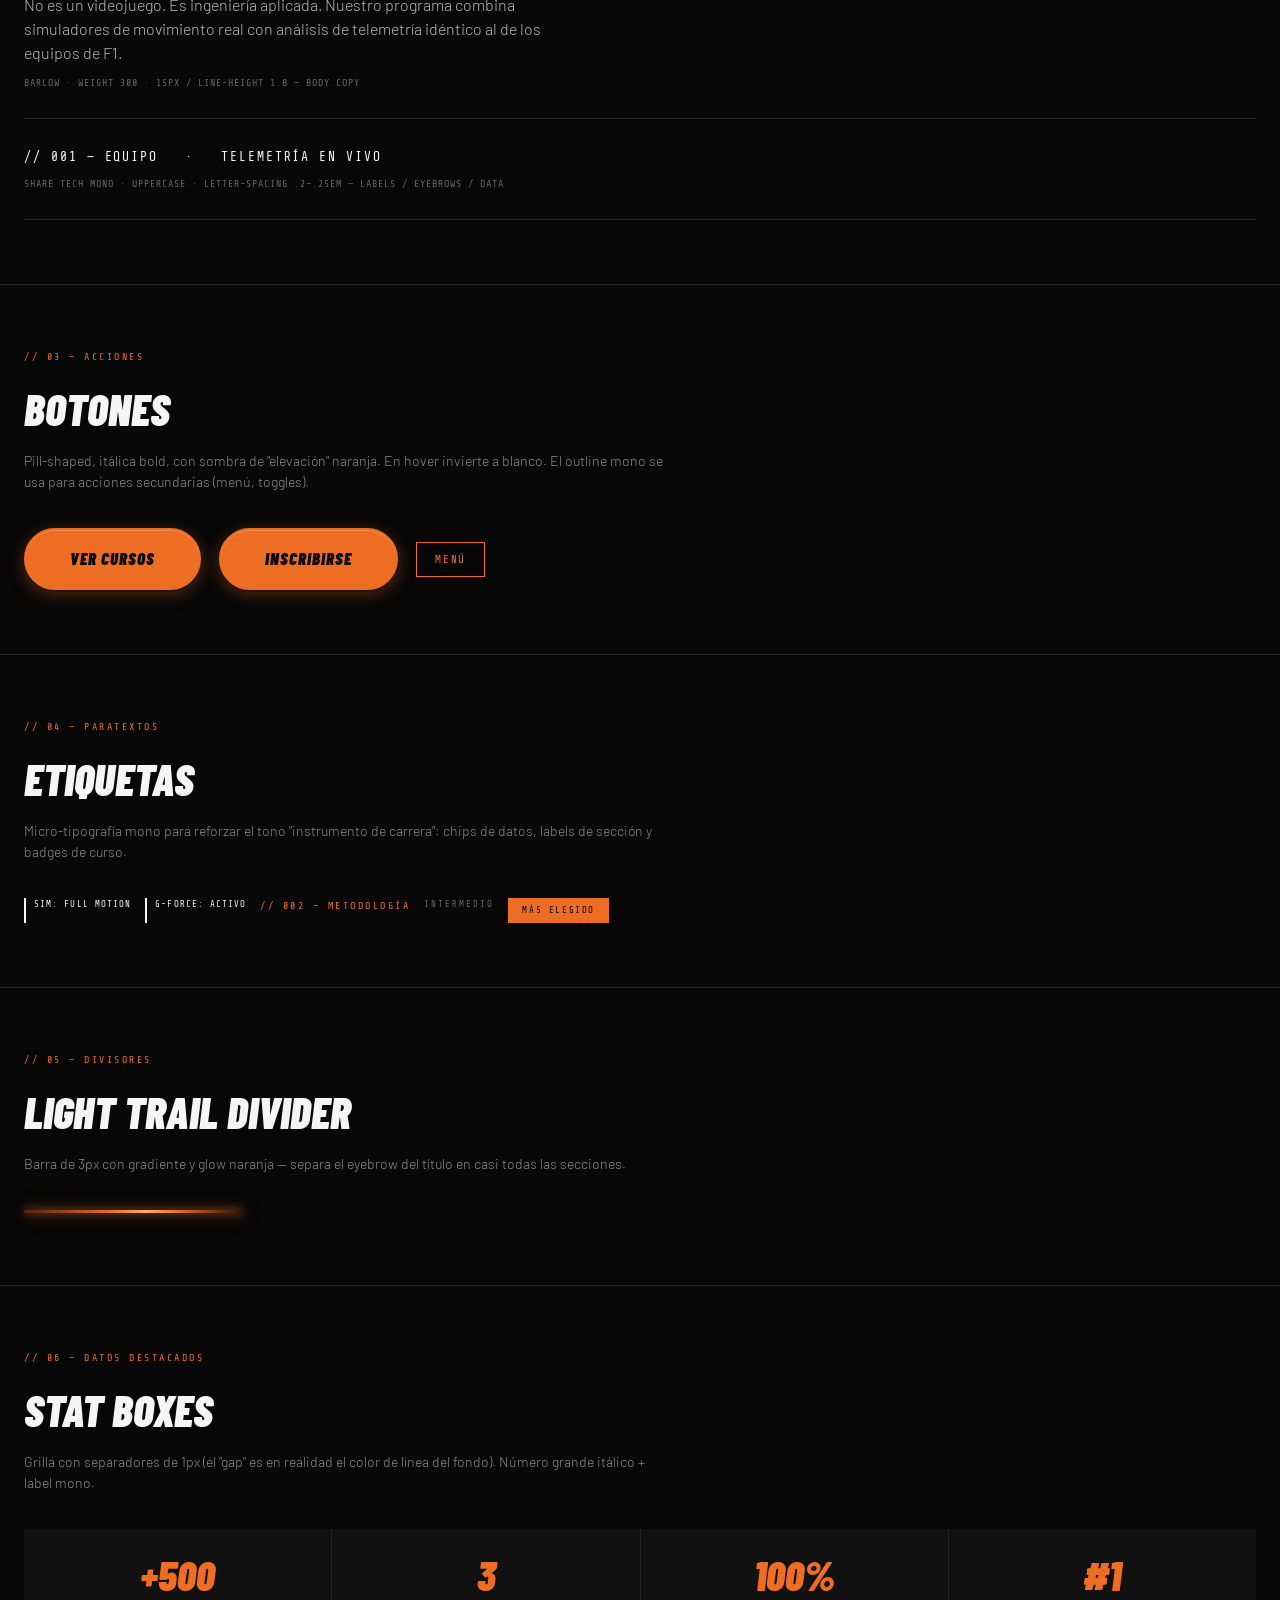
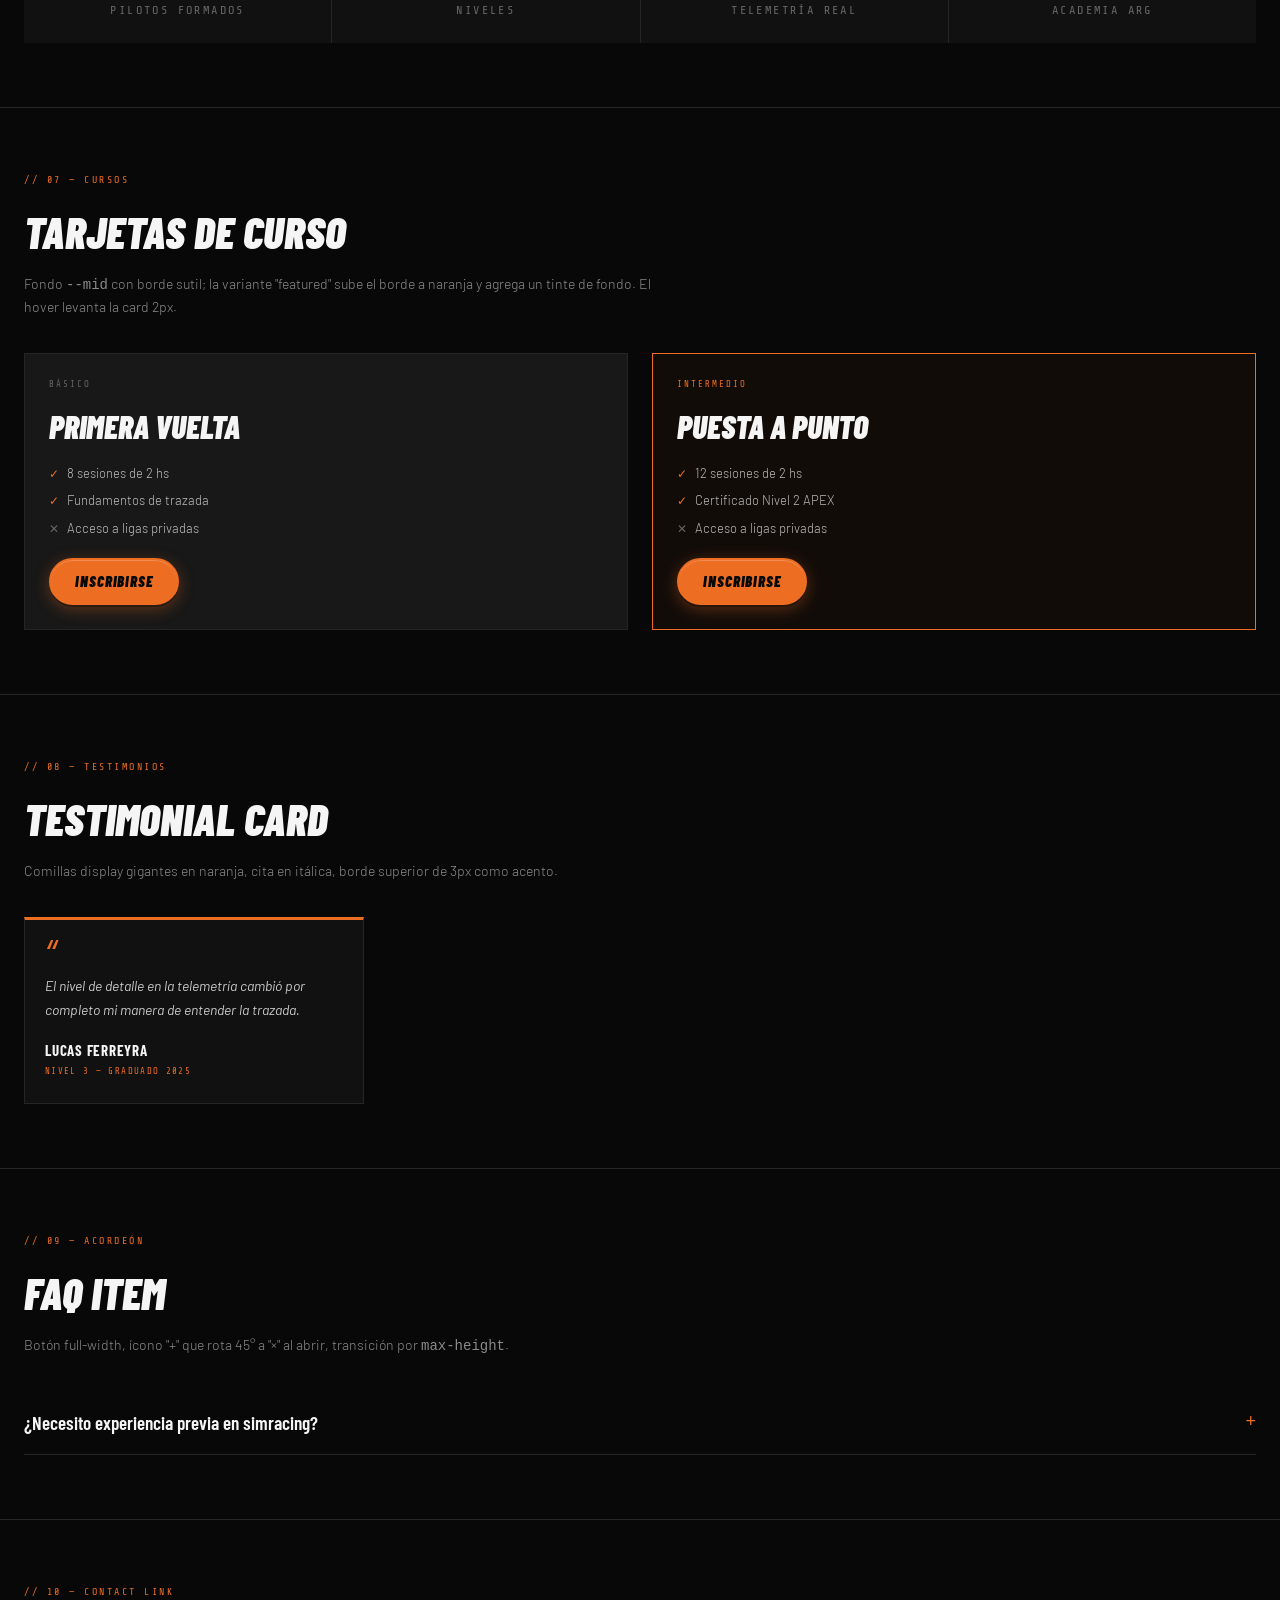
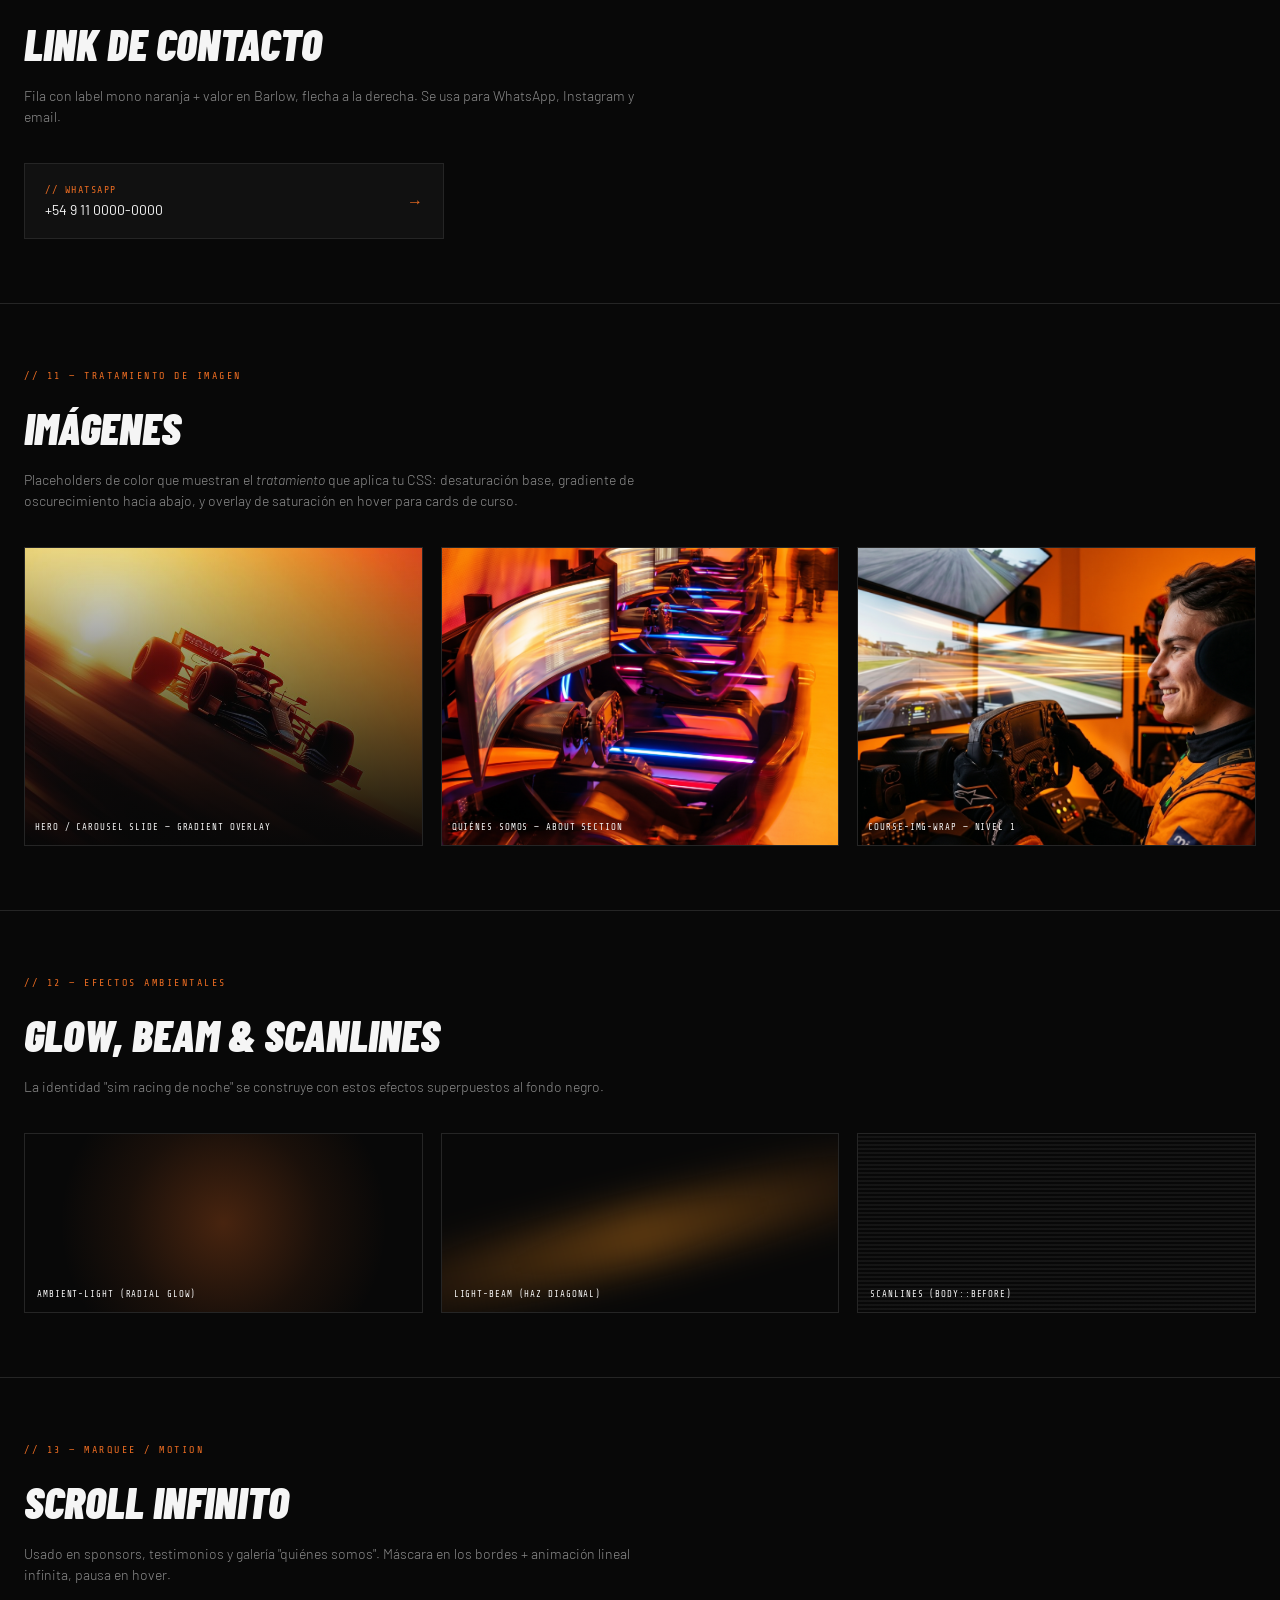
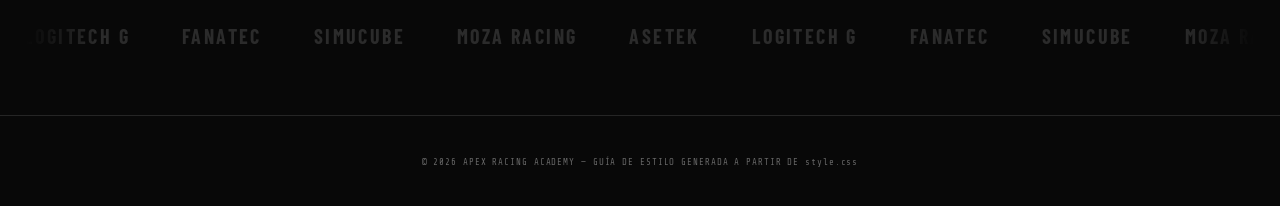
==== commit 5c85b2e2: "imagenes biblio" ====
--- a/biblioteca.html
+++ b/biblioteca.html
@@ -397,15 +397,15 @@
   <p class="gs-desc">Placeholders de color que muestran el <em>tratamiento</em> que aplica tu CSS: desaturación base, gradiente de oscurecimiento hacia abajo, y overlay de saturación en hover para cards de curso.</p>
   <div class="img-grid">
     <div class="img-demo grad">
-      <img src="carrusel-1.jpg" alt="Hero carousel" style="position:absolute;inset:0;width:100%;height:100%;object-fit:cover;">
+      <img src="images/carrusel-1.jpg" alt="Hero carousel" style="position:absolute;inset:0;width:100%;height:100%;object-fit:cover;">
       <div class="img-demo-label">hero / carousel slide — gradient overlay</div>
     </div>
     <div class="img-demo">
-      <img src="about4.jpg" alt="Quiénes somos" style="position:absolute;inset:0;width:100%;height:100%;object-fit:cover;">
+      <img src="images/about4.jpg" alt="Quiénes somos" style="position:absolute;inset:0;width:100%;height:100%;object-fit:cover;">
       <div class="img-demo-label">quiénes somos — about section</div>
     </div>
     <div class="img-demo">
-      <img src="nivel-1.png" alt="Nivel 1 curso" style="position:absolute;inset:0;width:100%;height:100%;object-fit:cover;object-position:top;">
+      <img src="images/nivel-1.png" alt="Nivel 1 curso" style="position:absolute;inset:0;width:100%;height:100%;object-fit:cover;object-position:top;">
       <div class="img-demo-label">course-img-wrap — nivel 1</div>
     </div>
   </div>
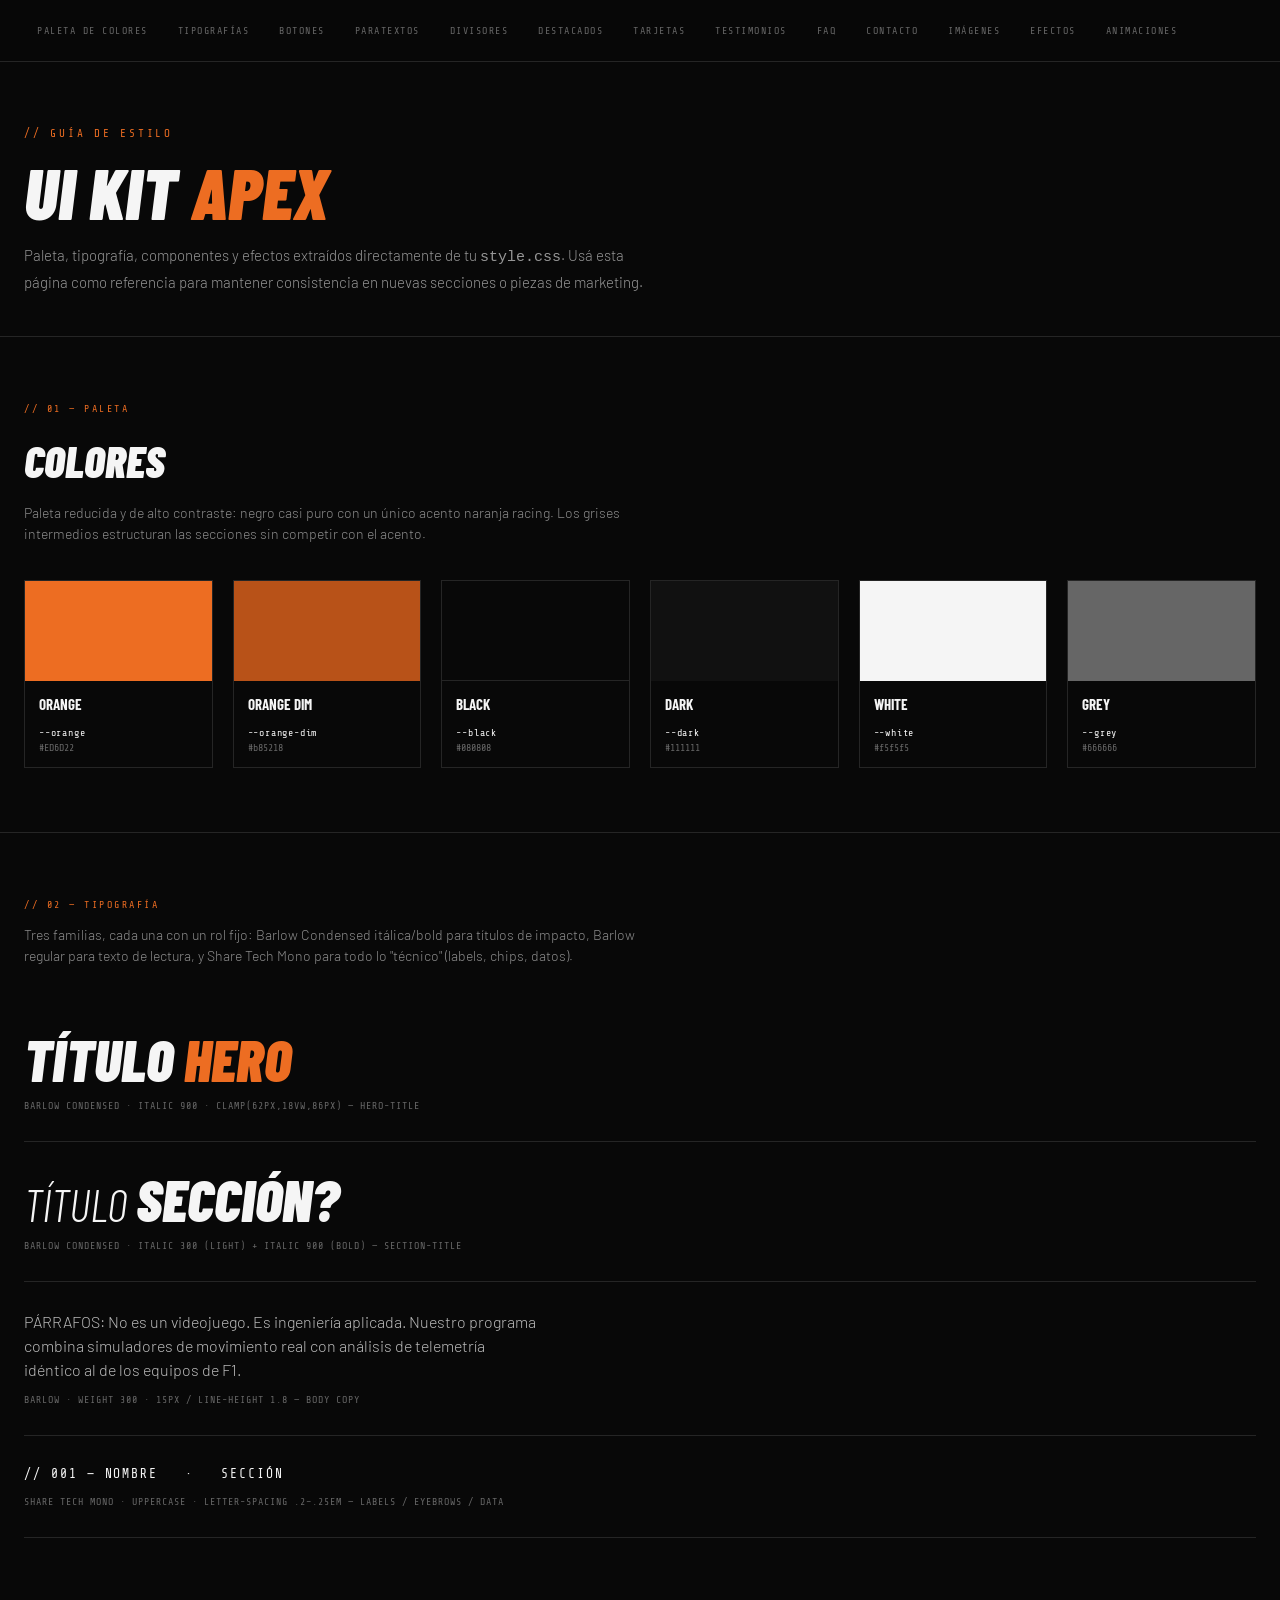
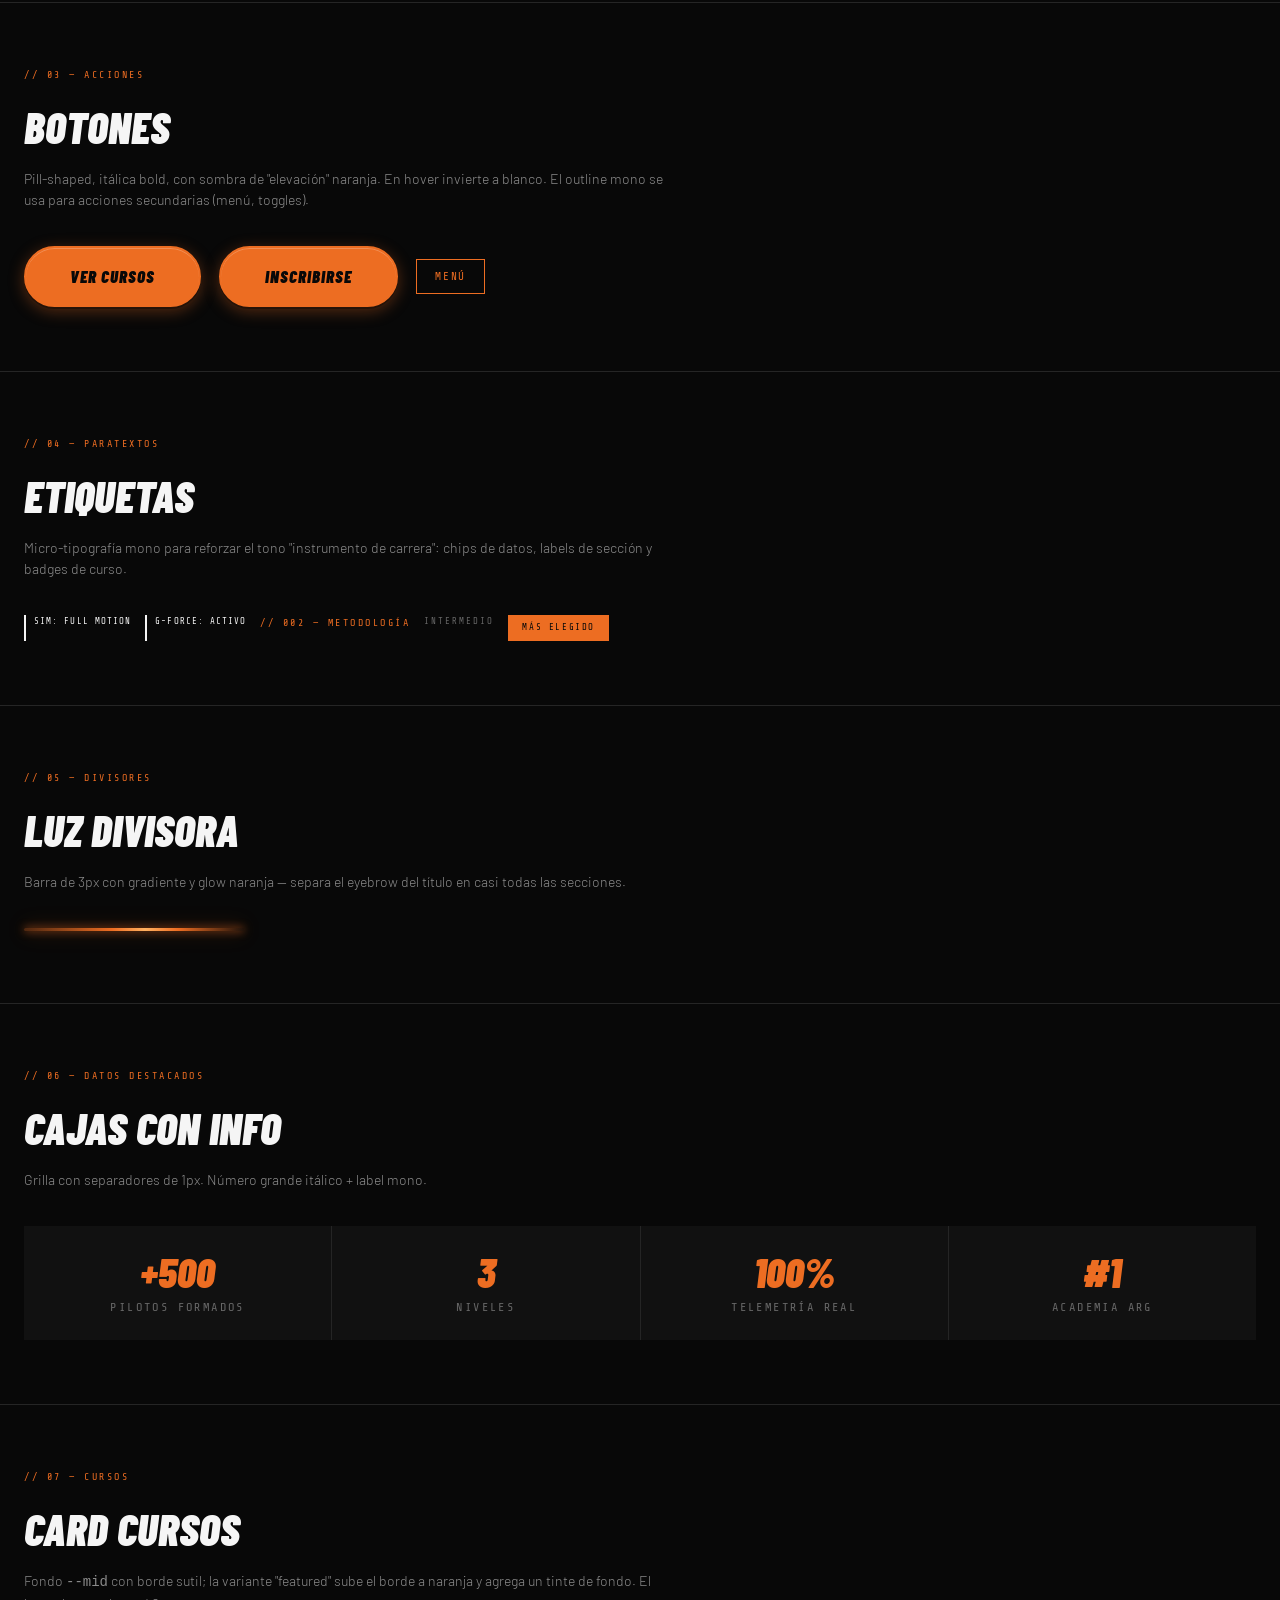
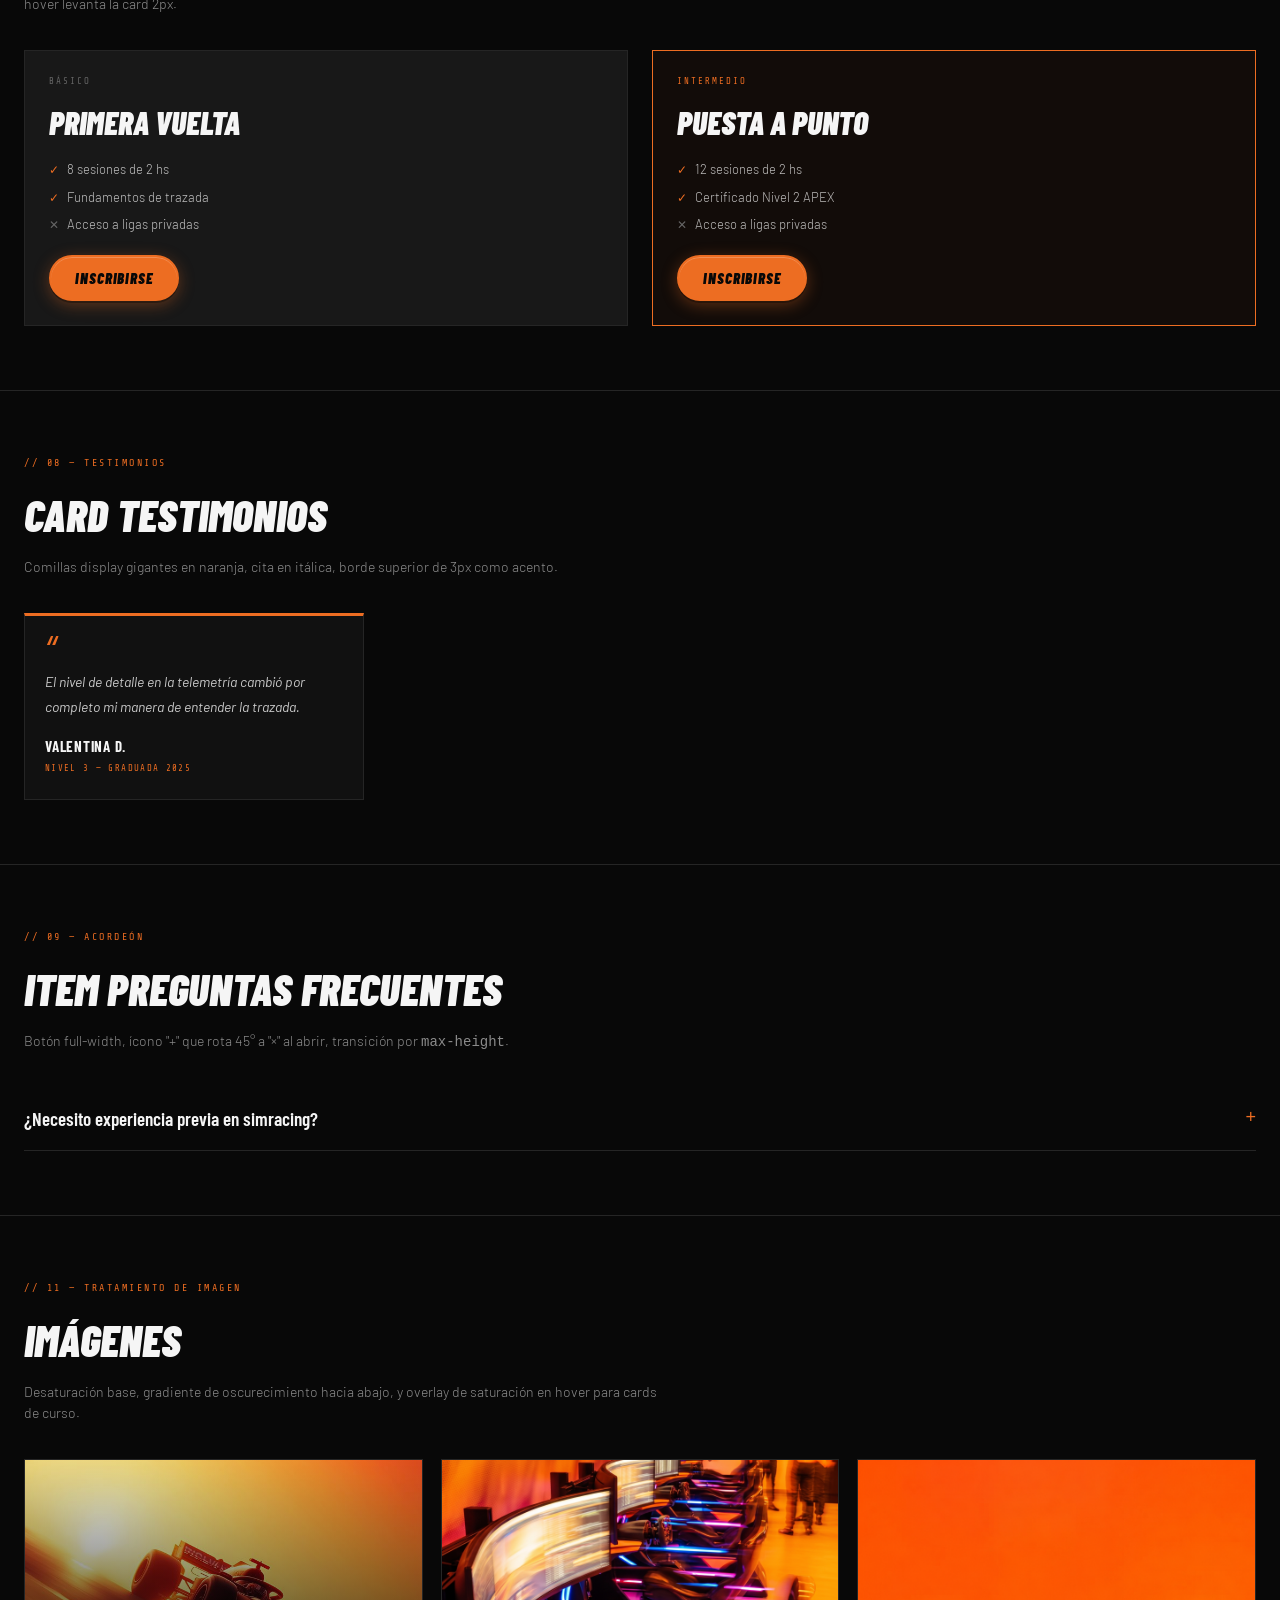
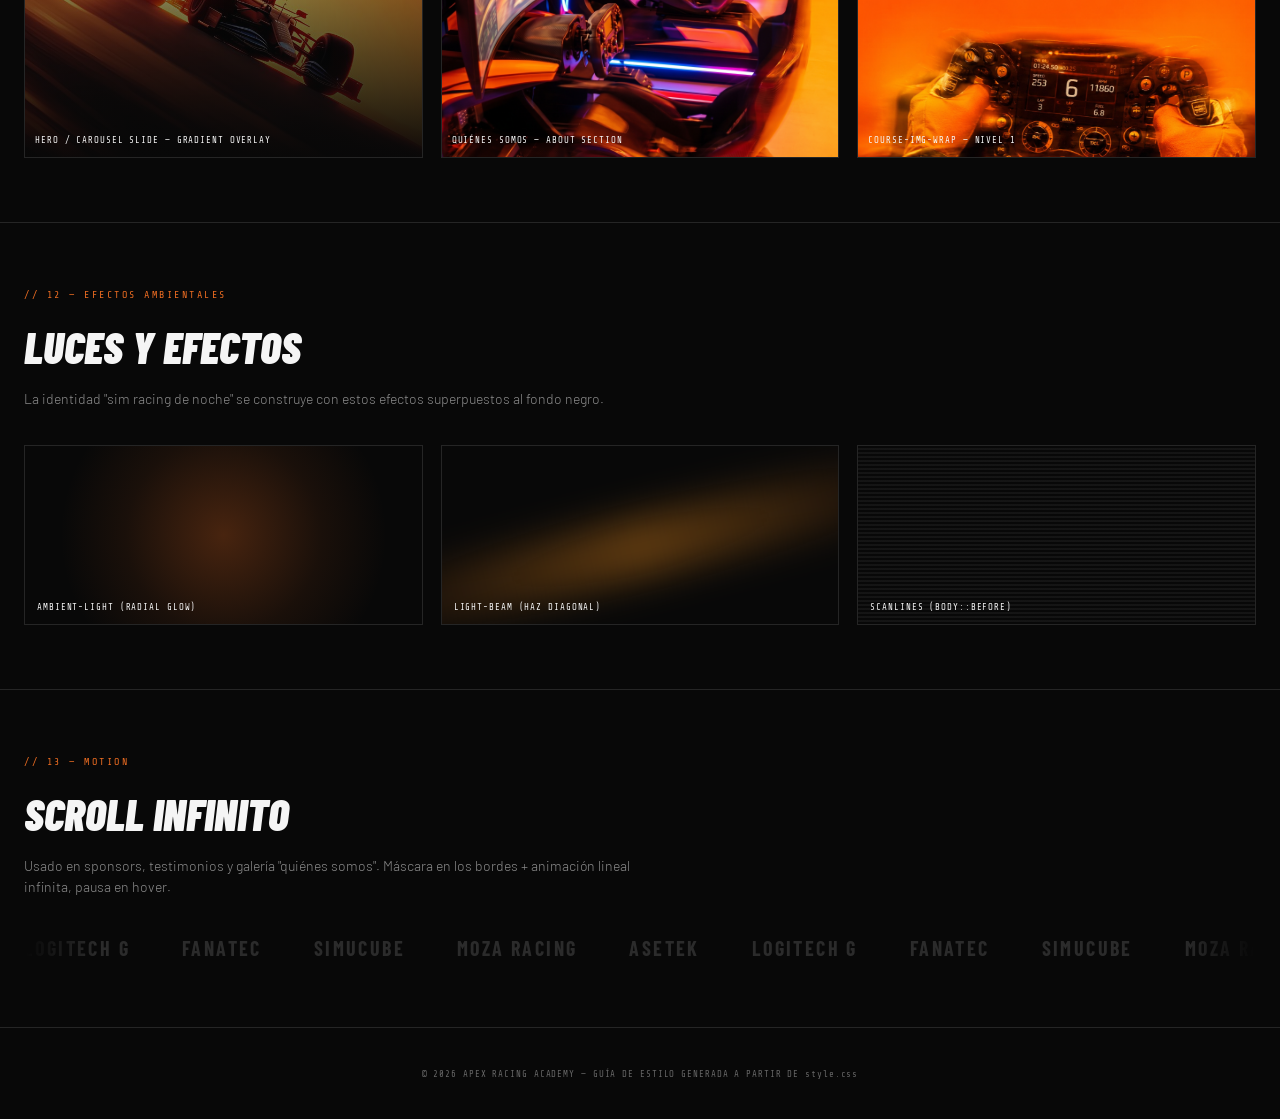
==== commit 2e358d23: "cambio biblioteca ui" ====
--- a/biblioteca.html
+++ b/biblioteca.html
@@ -194,8 +194,8 @@
 </nav>
 
 <header class="guide-header">
-  <div class="guide-eyebrow">// APEX RACING ACADEMY — UI KIT</div>
-  <h1 class="guide-title">GUÍA DE <span>ESTILO</span></h1>
+  <div class="guide-eyebrow">// GUÍA DE ESTILO</div>
+  <h1 class="guide-title">UI KIT <span>APEX</span></h1>
   <p class="guide-sub">Paleta, tipografía, componentes y efectos extraídos directamente de tu <code>style.css</code>. Usá esta página como referencia para mantener consistencia en nuevas secciones o piezas de marketing.</p>
 </header>
 
@@ -222,14 +222,6 @@
       <div class="swatch-info"><div class="swatch-name">Dark</div><div class="swatch-label">--dark</div><div class="swatch-hex">#111111</div></div>
     </div>
     <div class="swatch">
-      <div class="swatch-fill" style="background:#181818"></div>
-      <div class="swatch-info"><div class="swatch-name">Mid</div><div class="swatch-label">--mid</div><div class="swatch-hex">#181818</div></div>
-    </div>
-    <div class="swatch">
-      <div class="swatch-fill" style="background:#252525"></div>
-      <div class="swatch-info"><div class="swatch-name">Line</div><div class="swatch-label">--line</div><div class="swatch-hex">#252525</div></div>
-    </div>
-    <div class="swatch">
       <div class="swatch-fill" style="background:#f5f5f5"></div>
       <div class="swatch-info"><div class="swatch-name">White</div><div class="swatch-label">--white</div><div class="swatch-hex">#f5f5f5</div></div>
     </div>
@@ -243,30 +235,29 @@
 <!-- TYPE -->
 <section class="gs" id="type">
   <div class="gs-label">// 02 — TIPOGRAFÍA</div>
-  <h2 class="gs-title">Familias &amp; Escala</h2>
   <p class="gs-desc">Tres familias, cada una con un rol fijo: Barlow Condensed itálica/bold para títulos de impacto, Barlow regular para texto de lectura, y Share Tech Mono para todo lo "técnico" (labels, chips, datos).</p>
 
   <div class="type-row">
     <div>
-      <div class="specimen-display-black">Dominá la <span class="accent-word">pista</span></div>
+      <div class="specimen-display-black">TÍTULO <span class="accent-word">HERO</span></div>
       <div class="type-meta" style="margin-top:10px;">Barlow Condensed · italic 900 · clamp(62px,18vw,86px) — hero-title</div>
     </div>
   </div>
   <div class="type-row">
     <div>
-      <div><span class="specimen-display-light">¿Quiénes&nbsp;</span><span class="specimen-display-black">somos?</span></div>
+      <div><span class="specimen-display-light">Título&nbsp;</span><span class="specimen-display-black">sección?</span></div>
       <div class="type-meta" style="margin-top:10px;">Barlow Condensed · italic 300 (light) + italic 900 (bold) — section-title</div>
     </div>
   </div>
   <div class="type-row">
     <div>
-      <div class="specimen-body">No es un videojuego. Es ingeniería aplicada. Nuestro programa combina simuladores de movimiento real con análisis de telemetría idéntico al de los equipos de F1.</div>
+      <div class="specimen-body">PÁRRAFOS: No es un videojuego. Es ingeniería aplicada. Nuestro programa combina simuladores de movimiento real con análisis de telemetría idéntico al de los equipos de F1.</div>
       <div class="type-meta" style="margin-top:10px;">Barlow · weight 300 · 15px / line-height 1.8 — body copy</div>
     </div>
   </div>
   <div class="type-row">
     <div>
-      <div class="specimen-mono">// 001 — Equipo &nbsp;&nbsp;·&nbsp;&nbsp; Telemetría en vivo</div>
+      <div class="specimen-mono">// 001 — NOMBRE &nbsp;&nbsp;·&nbsp;&nbsp; SECCIÓN</div>
       <div class="type-meta" style="margin-top:10px;">Share Tech Mono · uppercase · letter-spacing .2–.25em — labels / eyebrows / data</div>
     </div>
   </div>
@@ -301,7 +292,7 @@
 <!-- DIVIDERS -->
 <section class="gs" id="dividers">
   <div class="gs-label">// 05 — DIVISORES</div>
-  <h2 class="gs-title">Light Trail Divider</h2>
+  <h2 class="gs-title">LUZ DIVISORA</h2>
   <p class="gs-desc">Barra de 3px con gradiente y glow naranja — separa el eyebrow del título en casi todas las secciones.</p>
   <div class="divider-demo"></div>
 </section>
@@ -309,8 +300,8 @@
 <!-- STATS -->
 <section class="gs" id="stats">
   <div class="gs-label">// 06 — DATOS DESTACADOS</div>
-  <h2 class="gs-title">Stat Boxes</h2>
-  <p class="gs-desc">Grilla con separadores de 1px (el "gap" es en realidad el color de línea del fondo). Número grande itálico + label mono.</p>
+  <h2 class="gs-title">CAJAS CON INFO</h2>
+  <p class="gs-desc">Grilla con separadores de 1px. Número grande itálico + label mono.</p>
   <div class="stat-grid">
     <div class="stat-box"><div class="stat-num">+500</div><div class="stat-label">pilotos formados</div></div>
     <div class="stat-box"><div class="stat-num">3</div><div class="stat-label">niveles</div></div>
@@ -322,7 +313,7 @@
 <!-- CARDS -->
 <section class="gs" id="cards">
   <div class="gs-label">// 07 — CURSOS</div>
-  <h2 class="gs-title">Tarjetas de curso</h2>
+  <h2 class="gs-title">CARD CURSOS</h2>
   <p class="gs-desc">Fondo <code>--mid</code> con borde sutil; la variante "featured" sube el borde a naranja y agrega un tinte de fondo. El hover levanta la card 2px.</p>
   <div class="card-grid">
     <div class="demo-card">
@@ -351,19 +342,19 @@
 <!-- TESTIMONIALS -->
 <section class="gs" id="testi">
   <div class="gs-label">// 08 — TESTIMONIOS</div>
-  <h2 class="gs-title">Testimonial Card</h2>
+  <h2 class="gs-title">Card TESTIMONIOS</h2>
   <p class="gs-desc">Comillas display gigantes en naranja, cita en itálica, borde superior de 3px como acento.</p>
   <div class="testi-card-demo">
     <div class="testi-quote-demo">El nivel de detalle en la telemetría cambió por completo mi manera de entender la trazada.</div>
-    <div class="testi-author-demo">Lucas Ferreyra</div>
-    <div class="testi-role-demo">NIVEL 3 — GRADUADO 2025</div>
+    <div class="testi-author-demo">VALENTINA D.</div>
+    <div class="testi-role-demo">NIVEL 3 — GRADUADA 2025</div>
   </div>
 </section>
 
 <!-- FAQ -->
 <section class="gs" id="faq">
   <div class="gs-label">// 09 — ACORDEÓN</div>
-  <h2 class="gs-title">FAQ Item</h2>
+  <h2 class="gs-title">ITEM PREGUNTAS FRECUENTES</h2>
   <p class="gs-desc">Botón full-width, ícono "+" que rota 45° a "×" al abrir, transición por <code>max-height</code>.</p>
   <div class="faq-item-demo">
     <button class="faq-q-demo" onclick="this.nextElementSibling.classList.toggle('open'); this.querySelector('.faq-icon-demo').classList.toggle('open')">
@@ -376,25 +367,11 @@
   </div>
 </section>
 
-<!-- CONTACT LINK -->
-<section class="gs" id="contact">
-  <div class="gs-label">// 10 — CONTACT LINK</div>
-  <h2 class="gs-title">Link de contacto</h2>
-  <p class="gs-desc">Fila con label mono naranja + valor en Barlow, flecha a la derecha. Se usa para WhatsApp, Instagram y email.</p>
-  <a href="#" class="contact-link-demo">
-    <div>
-      <div class="contact-link-label-demo">// WHATSAPP</div>
-      <div class="contact-link-val-demo">+54 9 11 0000-0000</div>
-    </div>
-    <div class="contact-arrow-demo">→</div>
-  </a>
-</section>
-
 <!-- IMAGES -->
 <section class="gs" id="images">
   <div class="gs-label">// 11 — TRATAMIENTO DE IMAGEN</div>
   <h2 class="gs-title">Imágenes</h2>
-  <p class="gs-desc">Placeholders de color que muestran el <em>tratamiento</em> que aplica tu CSS: desaturación base, gradiente de oscurecimiento hacia abajo, y overlay de saturación en hover para cards de curso.</p>
+  <p class="gs-desc">Desaturación base, gradiente de oscurecimiento hacia abajo, y overlay de saturación en hover para cards de curso.</p>
   <div class="img-grid">
     <div class="img-demo grad">
       <img src="images/carrusel-1.jpg" alt="Hero carousel" style="position:absolute;inset:0;width:100%;height:100%;object-fit:cover;">
@@ -414,7 +391,7 @@
 <!-- EFFECTS -->
 <section class="gs" id="effects">
   <div class="gs-label">// 12 — EFECTOS AMBIENTALES</div>
-  <h2 class="gs-title">Glow, Beam &amp; Scanlines</h2>
+  <h2 class="gs-title">Luces y efectos</h2>
   <p class="gs-desc">La identidad "sim racing de noche" se construye con estos efectos superpuestos al fondo negro.</p>
   <div class="img-grid">
     <div class="effect-box fx-glow"><span class="fx-caption">ambient-light (radial glow)</span></div>
@@ -426,7 +403,7 @@
 
 <!-- MOTION -->
 <section class="gs" id="motion">
-  <div class="gs-label">// 13 — MARQUEE / MOTION</div>
+  <div class="gs-label">// 13 — MOTION</div>
   <h2 class="gs-title">Scroll infinito</h2>
   <p class="gs-desc">Usado en sponsors, testimonios y galería "quiénes somos". Máscara en los bordes + animación lineal infinita, pausa en hover.</p>
   <div class="marquee-wrap">
